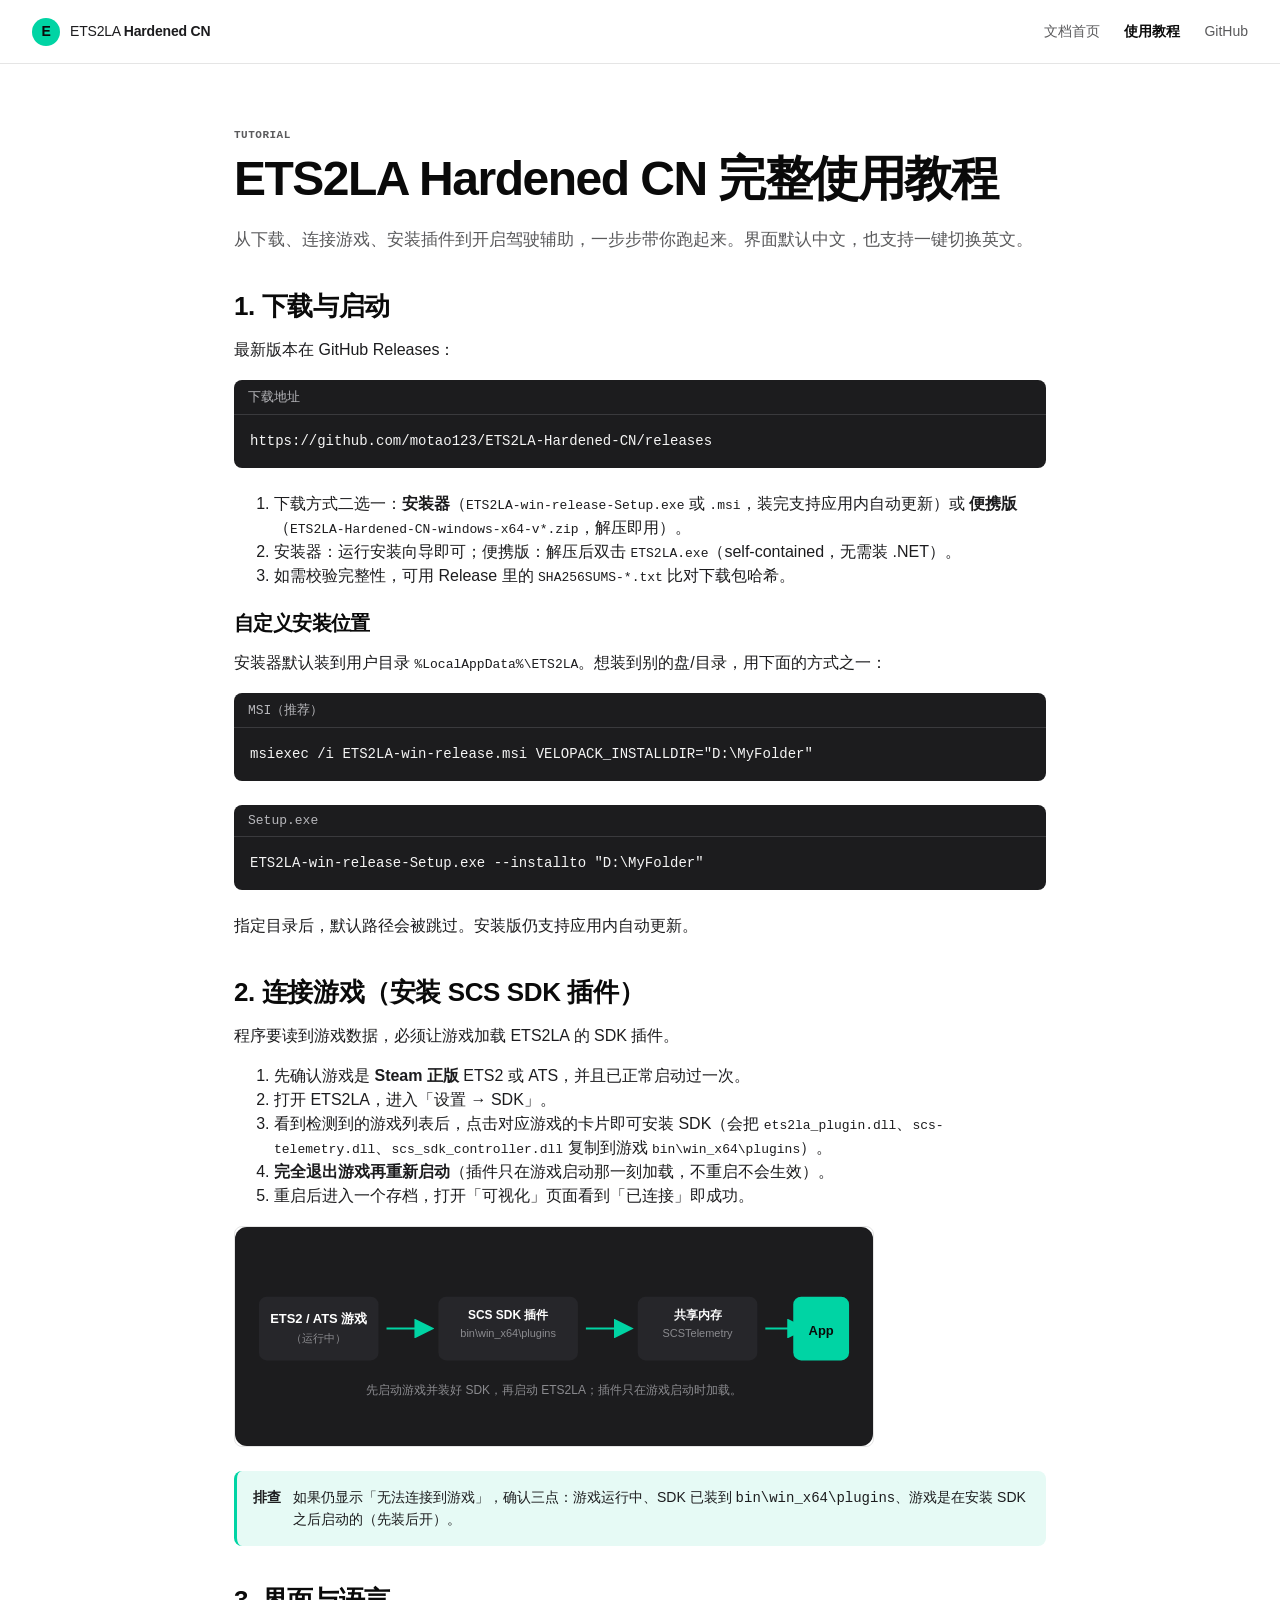
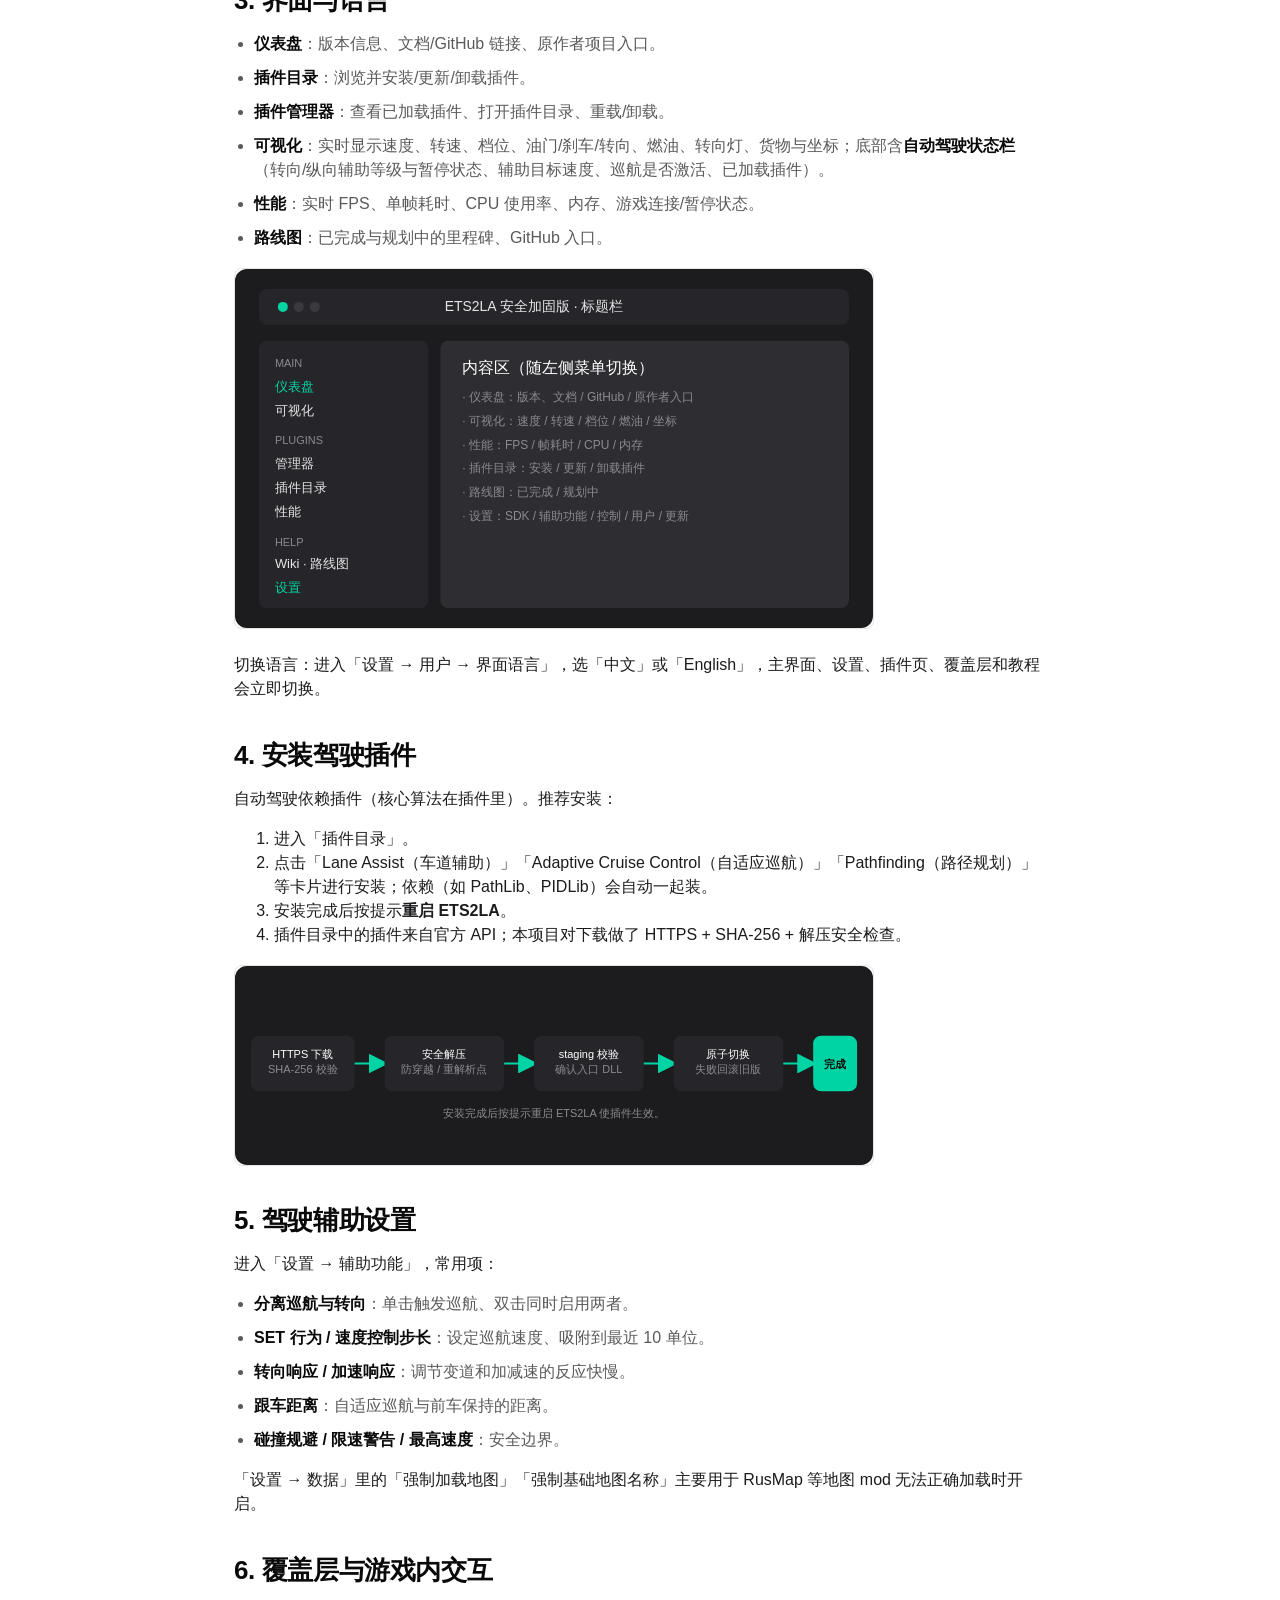
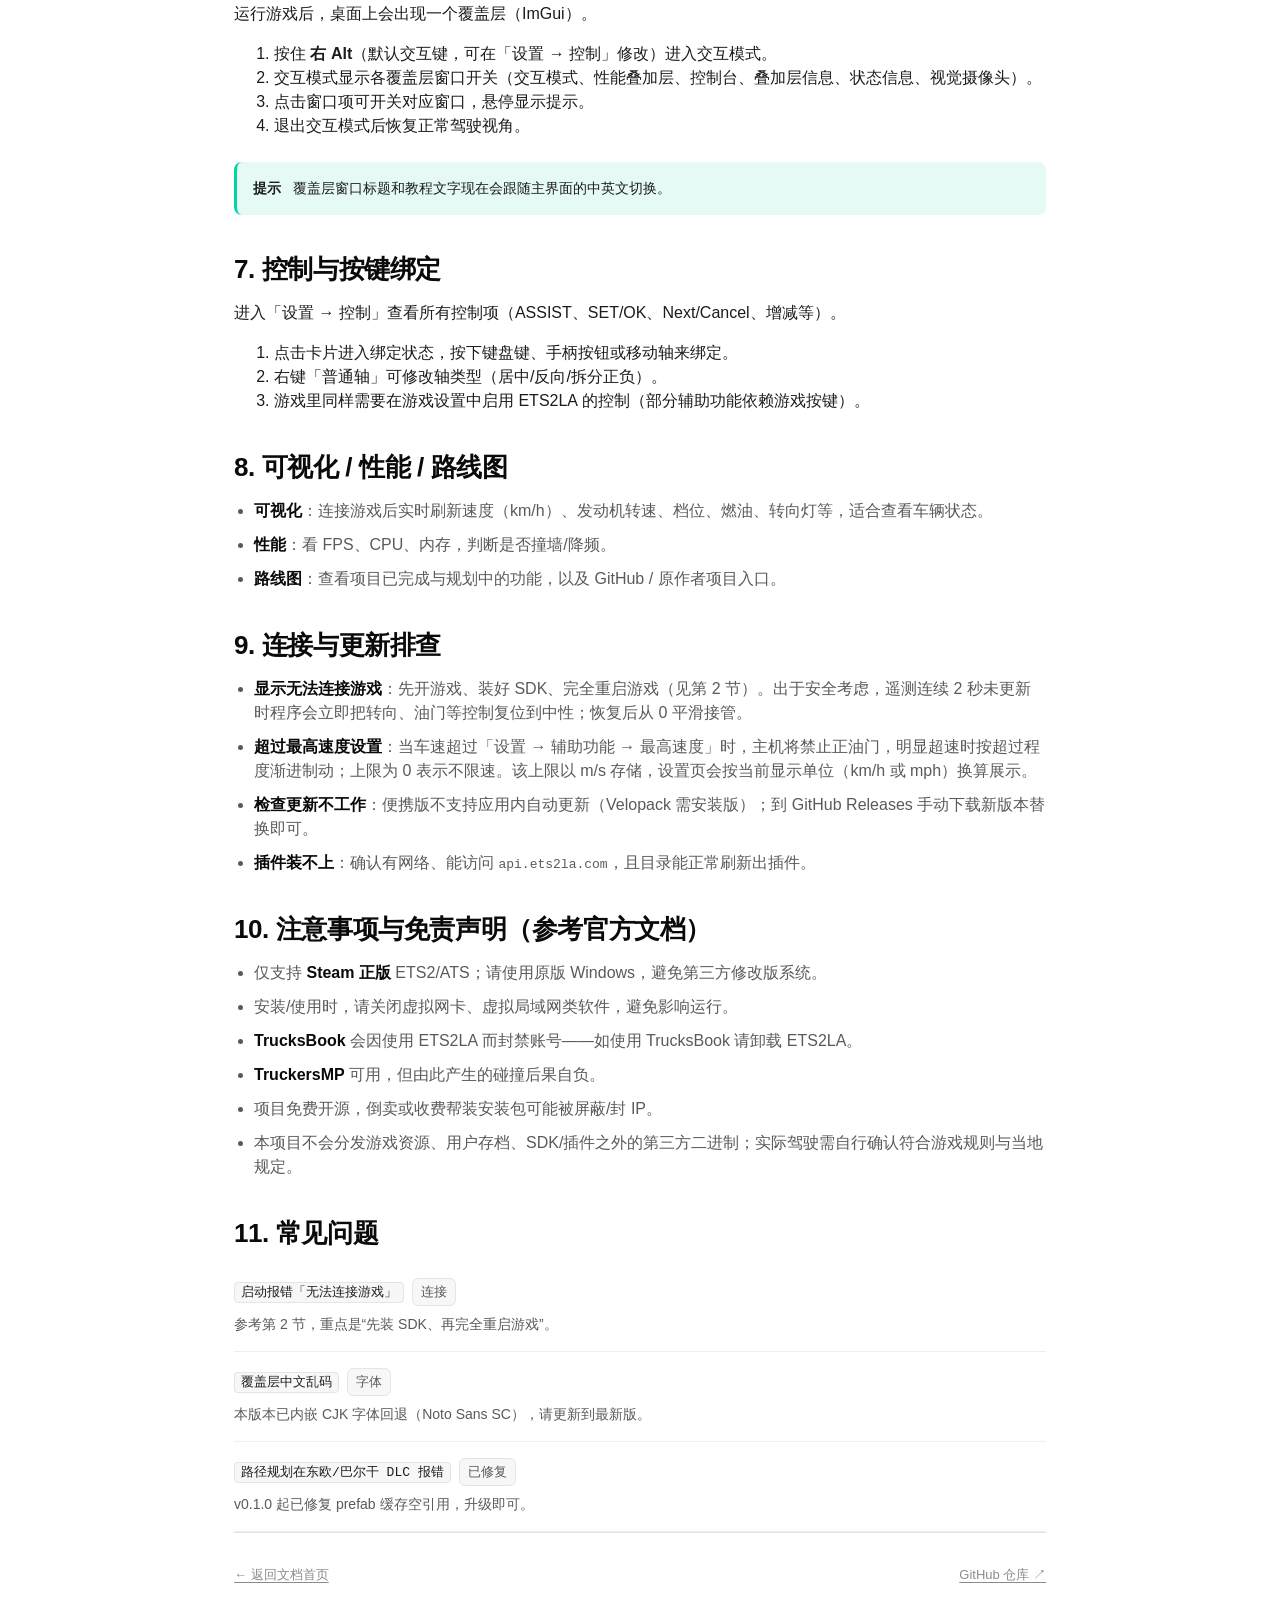
==== site/tutorial.html @ 1042f8a9 "feat: store max speed in m/s and convert at UI, version 0.2.5 - speed limit setting now stored in sc" ====
<!doctype html>
<html lang="zh-CN">
<head>
  <meta charset="utf-8">
  <meta name="viewport" content="width=device-width, initial-scale=1">
  <meta name="description" content="ETS2LA Hardened CN 完整使用教程">
  <title>使用教程 · ETS2LA Hardened CN</title>
  <link rel="stylesheet" href="styles.css">
</head>
<body>
  <header class="topbar">
    <a class="brand" href="index.html" aria-label="ETS2LA Hardened CN 文档首页">
      <span class="brand-mark">E</span>
      <span>ETS2LA <b>Hardened CN</b></span>
    </a>
    <nav class="topnav" aria-label="主导航">
      <a href="index.html">文档首页</a>
      <a href="#tutorial" class="active">使用教程</a>
      <a href="https://github.com/motao123/ETS2LA-Hardened-CN" target="_blank" rel="noreferrer">GitHub</a>
    </nav>
  </header>

  <main class="page-main">
    <article id="tutorial">
      <div class="section-kicker">TUTORIAL</div>
      <h1>ETS2LA Hardened CN 完整使用教程</h1>
      <p class="lead">从下载、连接游戏、安装插件到开启驾驶辅助，一步步带你跑起来。界面默认中文，也支持一键切换英文。</p>

      <section id="t1">
        <h2>1. 下载与启动</h2>
        <p>最新版本在 GitHub Releases：</p>
        <div class="code-block"><div class="code-head"><span>下载地址</span></div><pre><code>https://github.com/motao123/ETS2LA-Hardened-CN/releases</code></pre></div>
        <ol>
          <li>下载方式二选一：<strong>安装器</strong>（<code>ETS2LA-win-release-Setup.exe</code> 或 <code>.msi</code>，装完支持应用内自动更新）或 <strong>便携版</strong>（<code>ETS2LA-Hardened-CN-windows-x64-v*.zip</code>，解压即用）。</li>
          <li>安装器：运行安装向导即可；便携版：解压后双击 <code>ETS2LA.exe</code>（self-contained，无需装 .NET）。</li>
          <li>如需校验完整性，可用 Release 里的 <code>SHA256SUMS-*.txt</code> 比对下载包哈希。</li>
        </ol>
        <h3>自定义安装位置</h3>
        <p>安装器默认装到用户目录 <code>%LocalAppData%\ETS2LA</code>。想装到别的盘/目录，用下面的方式之一：</p>
        <div class="code-block"><div class="code-head"><span>MSI（推荐）</span></div><pre><code>msiexec /i ETS2LA-win-release.msi VELOPACK_INSTALLDIR="D:\MyFolder"</code></pre></div>
        <div class="code-block"><div class="code-head"><span>Setup.exe</span></div><pre><code>ETS2LA-win-release-Setup.exe --installto "D:\MyFolder"</code></pre></div>
        <p>指定目录后，默认路径会被跳过。安装版仍支持应用内自动更新。</p>
      </section>

      <section id="t2">
        <h2>2. 连接游戏（安装 SCS SDK 插件）</h2>
        <p>程序要读到游戏数据，必须让游戏加载 ETS2LA 的 SDK 插件。</p>
        <ol>
          <li>先确认游戏是 <strong>Steam 正版</strong> ETS2 或 ATS，并且已正常启动过一次。</li>
          <li>打开 ETS2LA，进入「设置 → SDK」。</li>
          <li>看到检测到的游戏列表后，点击对应游戏的卡片即可安装 SDK（会把 <code>ets2la_plugin.dll</code>、<code>scs-telemetry.dll</code>、<code>scs_sdk_controller.dll</code> 复制到游戏 <code>bin\win_x64\plugins</code>）。</li>
          <li><strong>完全退出游戏再重新启动</strong>（插件只在游戏启动那一刻加载，不重启不会生效）。</li>
          <li>重启后进入一个存档，打开「可视化」页面看到「已连接」即成功。</li>
        </ol>
        <img class="diagram" src="images/connect-flow.svg" alt="连接游戏流程：游戏 → SCS SDK 插件 → 共享内存 → ETS2LA">
        <div class="callout"><strong>排查</strong><span>如果仍显示「无法连接到游戏」，确认三点：游戏运行中、SDK 已装到 <code>bin\win_x64\plugins</code>、游戏是在安装 SDK 之后启动的（先装后开）。</span></div>
      </section>

      <section id="t3">
        <h2>3. 界面与语言</h2>
        <ul class="clean-list">
          <li><strong>仪表盘</strong>：版本信息、文档/GitHub 链接、原作者项目入口。</li>
          <li><strong>插件目录</strong>：浏览并安装/更新/卸载插件。</li>
          <li><strong>插件管理器</strong>：查看已加载插件、打开插件目录、重载/卸载。</li>
          <li><strong>可视化</strong>：实时显示速度、转速、档位、油门/刹车/转向、燃油、转向灯、货物与坐标；底部含<strong>自动驾驶状态栏</strong>（转向/纵向辅助等级与暂停状态、辅助目标速度、巡航是否激活、已加载插件）。</li>
          <li><strong>性能</strong>：实时 FPS、单帧耗时、CPU 使用率、内存、游戏连接/暂停状态。</li>
          <li><strong>路线图</strong>：已完成与规划中的里程碑、GitHub 入口。</li>
        </ul>
        <img class="diagram" src="images/ui-layout.svg" alt="主界面布局：左侧导航 + 内容区">
        <p>切换语言：进入「设置 → 用户 → 界面语言」，选「中文」或「English」，主界面、设置、插件页、覆盖层和教程会立即切换。</p>
      </section>

      <section id="t4">
        <h2>4. 安装驾驶插件</h2>
        <p>自动驾驶依赖插件（核心算法在插件里）。推荐安装：</p>
        <ol>
          <li>进入「插件目录」。</li>
          <li>点击「Lane Assist（车道辅助）」「Adaptive Cruise Control（自适应巡航）」「Pathfinding（路径规划）」等卡片进行安装；依赖（如 PathLib、PIDLib）会自动一起装。</li>
          <li>安装完成后按提示<strong>重启 ETS2LA</strong>。</li>
          <li>插件目录中的插件来自官方 API；本项目对下载做了 HTTPS + SHA-256 + 解压安全检查。</li>
        </ol>
        <img class="diagram" src="images/plugin-flow.svg" alt="插件安装流程：下载 → 校验 → 解压 → staging → 原子切换">
      </section>

      <section id="t5">
        <h2>5. 驾驶辅助设置</h2>
        <p>进入「设置 → 辅助功能」，常用项：</p>
        <ul class="clean-list">
          <li><strong>分离巡航与转向</strong>：单击触发巡航、双击同时启用两者。</li>
          <li><strong>SET 行为 / 速度控制步长</strong>：设定巡航速度、吸附到最近 10 单位。</li>
          <li><strong>转向响应 / 加速响应</strong>：调节变道和加减速的反应快慢。</li>
          <li><strong>跟车距离</strong>：自适应巡航与前车保持的距离。</li>
          <li><strong>碰撞规避 / 限速警告 / 最高速度</strong>：安全边界。</li>
        </ul>
        <p>「设置 → 数据」里的「强制加载地图」「强制基础地图名称」主要用于 RusMap 等地图 mod 无法正确加载时开启。</p>
      </section>

      <section id="t6">
        <h2>6. 覆盖层与游戏内交互</h2>
        <p>运行游戏后，桌面上会出现一个覆盖层（ImGui）。</p>
        <ol>
          <li>按住 <strong>右 Alt</strong>（默认交互键，可在「设置 → 控制」修改）进入交互模式。</li>
          <li>交互模式显示各覆盖层窗口开关（交互模式、性能叠加层、控制台、叠加层信息、状态信息、视觉摄像头）。</li>
          <li>点击窗口项可开关对应窗口，悬停显示提示。</li>
          <li>退出交互模式后恢复正常驾驶视角。</li>
        </ol>
        <div class="callout"><strong>提示</strong><span>覆盖层窗口标题和教程文字现在会跟随主界面的中英文切换。</span></div>
      </section>

      <section id="t7">
        <h2>7. 控制与按键绑定</h2>
        <p>进入「设置 → 控制」查看所有控制项（ASSIST、SET/OK、Next/Cancel、增减等）。</p>
        <ol>
          <li>点击卡片进入绑定状态，按下键盘键、手柄按钮或移动轴来绑定。</li>
          <li>右键「普通轴」可修改轴类型（居中/反向/拆分正负）。</li>
          <li>游戏里同样需要在游戏设置中启用 ETS2LA 的控制（部分辅助功能依赖游戏按键）。</li>
        </ol>
      </section>

      <section id="t8">
        <h2>8. 可视化 / 性能 / 路线图</h2>
        <ul class="clean-list">
          <li><strong>可视化</strong>：连接游戏后实时刷新速度（km/h）、发动机转速、档位、燃油、转向灯等，适合查看车辆状态。</li>
          <li><strong>性能</strong>：看 FPS、CPU、内存，判断是否撞墙/降频。</li>
          <li><strong>路线图</strong>：查看项目已完成与规划中的功能，以及 GitHub / 原作者项目入口。</li>
        </ul>
      </section>

      <section id="t9">
        <h2>9. 连接与更新排查</h2>
        <ul class="clean-list">
          <li><strong>显示无法连接游戏</strong>：先开游戏、装好 SDK、完全重启游戏（见第 2 节）。出于安全考虑，遥测连续 2 秒未更新时程序会立即把转向、油门等控制复位到中性；恢复后从 0 平滑接管。</li>
          <li><strong>超过最高速度设置</strong>：当车速超过「设置 → 辅助功能 → 最高速度」时，主机将禁止正油门，明显超速时按超过程度渐进制动；上限为 0 表示不限速。该上限以 m/s 存储，设置页会按当前显示单位（km/h 或 mph）换算展示。</li>
          <li><strong>检查更新不工作</strong>：便携版不支持应用内自动更新（Velopack 需安装版）；到 GitHub Releases 手动下载新版本替换即可。</li>
          <li><strong>插件装不上</strong>：确认有网络、能访问 <code>api.ets2la.com</code>，且目录能正常刷新出插件。</li>
        </ul>
      </section>

      <section id="t10">
        <h2>10. 注意事项与免责声明（参考官方文档）</h2>
        <ul class="clean-list">
          <li>仅支持 <strong>Steam 正版</strong> ETS2/ATS；请使用原版 Windows，避免第三方修改版系统。</li>
          <li>安装/使用时，请关闭虚拟网卡、虚拟局域网类软件，避免影响运行。</li>
          <li><strong>TrucksBook</strong> 会因使用 ETS2LA 而封禁账号——如使用 TrucksBook 请卸载 ETS2LA。</li>
          <li><strong>TruckersMP</strong> 可用，但由此产生的碰撞后果自负。</li>
          <li>项目免费开源，倒卖或收费帮装安装包可能被屏蔽/封 IP。</li>
          <li>本项目不会分发游戏资源、用户存档、SDK/插件之外的第三方二进制；实际驾驶需自行确认符合游戏规则与当地规定。</li>
        </ul>
      </section>

      <section id="t11">
        <h2>11. 常见问题</h2>
        <div class="property-row"><code>启动报错「无法连接游戏」</code><span class="type-badge">连接</span><p>参考第 2 节，重点是“先装 SDK、再完全重启游戏”。</p></div>
        <div class="property-row"><code>覆盖层中文乱码</code><span class="type-badge">字体</span><p>本版本已内嵌 CJK 字体回退（Noto Sans SC），请更新到最新版。</p></div>
        <div class="property-row"><code>路径规划在东欧/巴尔干 DLC 报错</code><span class="type-badge">已修复</span><p>v0.1.0 起已修复 prefab 缓存空引用，升级即可。</p></div>
      </section>
    </article>

    <footer class="footer">
      <span><a href="index.html">← 返回文档首页</a></span>
      <span><a href="https://github.com/motao123/ETS2LA-Hardened-CN" target="_blank" rel="noreferrer">GitHub 仓库 ↗</a></span>
    </footer>
  </main>
</body>
</html>
---- site/styles.css ----
:root {
  --ink: #0a0a0a;
  --charcoal: #1c1c1e;
  --steel: #5a5a5c;
  --muted: #8b8b8f;
  --canvas: #ffffff;
  --surface: #f7f7f7;
  --surface-code: #1c1c1e;
  --mint: #00d4a4;
  --mint-soft: #e6faf5;
  --sky: #87a8c8;
  --cream: #f5e9d8;
  --hairline: #e5e5e5;
  --danger: #e45858;
  --radius-sm: 6px;
  --radius-md: 8px;
  --radius-lg: 12px;
  --radius-full: 9999px;
  --shadow-card: 0 4px 12px rgba(0,0,0,.06);
}

* { box-sizing: border-box; }
html { scroll-behavior: smooth; }
body { margin: 0; color: var(--charcoal); background: var(--canvas); font-family: Inter, -apple-system, BlinkMacSystemFont, "Segoe UI", sans-serif; line-height: 1.5; }
a { color: inherit; text-decoration: none; }
button, input { font: inherit; }
.topbar { position: sticky; top: 0; z-index: 20; display: flex; align-items: center; justify-content: space-between; height: 64px; padding: 0 32px; background: rgba(255,255,255,.94); border-bottom: 1px solid var(--hairline); backdrop-filter: blur(14px); }
.brand { display: inline-flex; align-items: center; gap: 10px; font-size: 14px; letter-spacing: -.2px; }
.brand b { font-weight: 600; }
.brand-mark { display: grid; place-items: center; width: 28px; height: 28px; color: var(--ink); background: var(--mint); border-radius: var(--radius-full); font-weight: 700; }
.topnav { display: flex; gap: 24px; color: var(--steel); font-size: 14px; }
.topnav a:hover, .topnav a:focus-visible, .text-link:hover { color: var(--ink); }
.icon-button { display: none; border: 0; background: transparent; cursor: pointer; }
.hero-band { display: grid; grid-template-columns: minmax(0, 1fr) minmax(380px, 520px); gap: 48px; align-items: center; max-width: 1280px; margin: 0 auto; padding: 96px 32px 88px; background: linear-gradient(155deg, rgba(135,168,200,.9), rgba(245,233,216,.92) 75%); }
.hero-band::before { position: absolute; inset: 64px 0 auto; height: 440px; z-index: -1; content: ""; background: linear-gradient(155deg, #87a8c8, #f5e9d8); }
.hero-content { max-width: 660px; }
.eyebrow, .section-kicker, .sidebar-label { color: var(--steel); font: 600 11px/1.4 "Geist Mono", Consolas, monospace; letter-spacing: .5px; }
.eyebrow { color: rgba(10,10,10,.62); }
h1, h2, h3 { color: var(--ink); line-height: 1.15; letter-spacing: -.6px; }
h1 { margin: 16px 0; font-size: clamp(40px, 5vw, 72px); font-weight: 600; letter-spacing: -2px; }
h2 { margin: 8px 0 16px; font-size: 36px; font-weight: 600; }
h3 { margin: 24px 0 10px; font-size: 20px; }
.hero-content p { max-width: 600px; margin: 0; font-size: 18px; }
.hero-actions { display: flex; gap: 12px; margin-top: 28px; }
.button { display: inline-flex; min-height: 40px; align-items: center; justify-content: center; padding: 10px 20px; border-radius: var(--radius-full); font-size: 14px; font-weight: 500; transition: transform .15s ease, background .15s ease; }
.button:hover, .button:focus-visible { transform: translateY(-1px); }
.button-accent { color: var(--ink); background: var(--mint); }
.button-secondary { color: var(--ink); border: 1px solid rgba(10,10,10,.25); }
.hero-preview { overflow: hidden; background: var(--canvas); border: 1px solid rgba(255,255,255,.6); border-radius: var(--radius-lg); box-shadow: 0 24px 48px -8px rgba(0,0,0,.18); }
.preview-bar { display: flex; align-items: center; gap: 6px; padding: 12px 14px; color: var(--muted); background: var(--charcoal); font: 13px "Geist Mono", Consolas, monospace; }
.preview-bar span { width: 8px; height: 8px; border-radius: 50%; background: #666; }
.preview-bar code { margin-left: 8px; }
.preview-body { display: grid; grid-template-columns: 120px 1fr; min-height: 240px; }
.preview-body aside { display: flex; flex-direction: column; gap: 10px; padding: 20px 12px; background: var(--surface); border-right: 1px solid var(--hairline); font-size: 12px; }
.preview-body aside i { color: var(--steel); font-style: normal; }
.preview-body aside i:first-of-type { color: var(--ink); padding: 6px 8px; background: var(--mint-soft); border-radius: var(--radius-sm); font-weight: 600; }
.preview-body section { padding: 28px; }
.preview-body h2 { margin: 6px 0 10px; font-size: 24px; }
.preview-body p { margin: 0; color: var(--steel); font-size: 13px; }
.preview-body pre { margin: 20px 0 0; padding: 12px; overflow: auto; color: #f3f3f3; background: var(--surface-code); border-radius: var(--radius-md); font: 13px/1.4 "Geist Mono", Consolas, monospace; }
.layout-shell { display: grid; grid-template-columns: 220px minmax(0, 720px) 160px; gap: 48px; max-width: 1280px; margin: 0 auto; padding: 56px 32px 96px; }
.sidebar { position: sticky; top: 88px; align-self: start; display: flex; flex-direction: column; gap: 4px; }
.sidebar-label { margin: 18px 12px 5px; }
.sidebar-label:first-child { margin-top: 0; }
.sidebar-link { padding: 8px 12px; color: var(--steel); border-radius: var(--radius-sm); font-size: 14px; }
.sidebar-link:hover, .sidebar-link:focus-visible, .sidebar-link.active { color: var(--ink); background: var(--surface); }
.sidebar-link.active { font-weight: 600; box-shadow: inset 2px 0 var(--mint); }
.content { min-width: 0; }
.search-row { display: flex; justify-content: space-between; gap: 12px; margin-bottom: 48px; }
.search-box { display: flex; flex: 1; align-items: center; gap: 8px; max-width: 420px; height: 38px; padding: 0 12px; color: var(--steel); background: var(--surface); border: 1px solid var(--hairline); border-radius: var(--radius-md); }
.search-box:focus-within { border: 2px solid var(--mint); }
.search-box input { width: 100%; border: 0; outline: 0; background: transparent; font-size: 14px; }
.version-chip, .type-badge { display: inline-flex; align-items: center; padding: 4px 8px; color: var(--steel); background: var(--surface); border: 1px solid var(--hairline); border-radius: var(--radius-sm); font: 13px "Geist Mono", Consolas, monospace; }
article { scroll-margin-top: 92px; margin-bottom: 88px; }

/* 独立教程页容器 */
.page-main { max-width: 860px; margin: 0 auto; padding: 64px 24px 96px; }
.page-main article { margin-bottom: 0; }
.page-main h1 { margin: 8px 0 20px; font-size: clamp(34px, 4.5vw, 48px); letter-spacing: -1.5px; }
.page-main h2 { margin: 40px 0 14px; font-size: 26px; letter-spacing: -.4px; }
.page-main .lead { margin-bottom: 32px; color: var(--steel); font-size: 17px; }
.page-main section { margin-top: 8px; }
.topnav a.active { color: var(--ink); font-weight: 600; }
.diagram { display: block; width: 100%; max-width: 640px; margin: 18px 0 24px; border: 1px solid var(--hairline); border-radius: var(--radius-md); }
.section-kicker { color: var(--steel); }
.lead { color: var(--steel); font-size: 18px; }
.card-grid { display: grid; grid-template-columns: repeat(3, 1fr); gap: 12px; margin-top: 32px; }
.doc-card { padding: 24px; border: 1px solid var(--hairline); border-radius: var(--radius-lg); }
.doc-card p { margin: 0; color: var(--steel); font-size: 14px; }
.card-icon { display: grid; place-items: center; width: 30px; height: 30px; margin-bottom: 16px; border-radius: var(--radius-full); font-weight: 700; }
.card-icon.green { color: #006b54; background: var(--mint-soft); }
.card-icon.blue { color: #315d83; background: #edf5fb; }
.card-icon.dark { color: #fff; background: var(--charcoal); }
.code-block { overflow: hidden; margin: 18px 0 24px; color: #f5f5f5; background: var(--surface-code); border-radius: var(--radius-md); }
.code-head { display: flex; justify-content: space-between; padding: 8px 14px; color: #b7b7bb; border-bottom: 1px solid #3a3a3d; font: 13px "Geist Mono", Consolas, monospace; }
.copy-button { padding: 3px 8px; color: #b7b7bb; background: transparent; border: 1px solid #4b4b4e; border-radius: var(--radius-sm); cursor: pointer; font-size: 12px; }
.copy-button:hover, .copy-button:focus-visible { color: #fff; border-color: var(--mint); }
.code-block pre { margin: 0; padding: 16px; overflow: auto; font: 14px/1.5 "Geist Mono", Consolas, monospace; }
.callout { display: flex; gap: 12px; margin: 24px 0; padding: 16px; background: var(--mint-soft); border-left: 3px solid var(--mint); border-radius: var(--radius-md); font-size: 14px; }
.callout.warning { background: #fff2f1; border-color: var(--danger); }
.callout strong { white-space: nowrap; }
.property-row { padding: 16px 0; border-bottom: 1px solid #efefef; }
.property-row code { margin-right: 8px; padding: 2px 6px; color: var(--charcoal); background: var(--surface); border: 1px solid var(--hairline); border-radius: 4px; font: 13px "Geist Mono", Consolas, monospace; }
.property-row p { margin: 8px 0 0; color: var(--steel); font-size: 14px; }
.architecture-flow { display: flex; flex-wrap: wrap; gap: 8px; align-items: center; margin: 28px 0; padding: 20px; background: var(--surface); border: 1px solid var(--hairline); border-radius: var(--radius-lg); font: 13px "Geist Mono", Consolas, monospace; }
.architecture-flow span { padding: 7px 9px; background: var(--canvas); border: 1px solid var(--hairline); border-radius: var(--radius-sm); }
.architecture-flow span:nth-of-type(4) { border-color: var(--mint); background: var(--mint-soft); }
.clean-list { padding-left: 20px; color: var(--steel); }
.clean-list li { margin: 10px 0; }
.clean-list strong { color: var(--ink); }
.security-table { overflow: hidden; margin: 24px 0; border: 1px solid var(--hairline); border-radius: var(--radius-md); }
.security-table > div { display: grid; grid-template-columns: 130px 1fr; gap: 16px; padding: 14px 16px; border-bottom: 1px solid #efefef; font-size: 14px; }
.security-table > div:last-child { border-bottom: 0; }
.security-table > div:first-child { color: var(--steel); background: var(--surface); font-weight: 600; }
.security-table code { color: var(--charcoal); font: 13px "Geist Mono", Consolas, monospace; }
.security-table span { color: var(--steel); }
.text-link { display: inline-block; margin-top: 8px; color: var(--ink); font-size: 14px; font-weight: 600; text-decoration: underline; text-underline-offset: 3px; }
.status-line { display: flex; align-items: center; gap: 10px; margin: 24px 0; padding: 14px 16px; background: var(--mint-soft); border: 1px solid rgba(0,212,164,.3); border-radius: var(--radius-md); font-size: 14px; }
.status-line span:last-child { color: var(--steel); }
.status-dot { width: 9px; height: 9px; background: var(--mint); border-radius: 50%; }
.toc { position: sticky; top: 88px; align-self: start; display: flex; flex-direction: column; gap: 8px; padding-top: 42px; color: var(--steel); font-size: 13px; }
.toc-title { margin-bottom: 8px; color: var(--ink); font-weight: 600; }
.toc a:hover, .toc a:focus-visible { color: var(--ink); }
.footer { display: flex; justify-content: space-between; gap: 16px; padding-top: 32px; color: var(--muted); border-top: 1px solid var(--hairline); font-size: 13px; }
.footer a { text-decoration: underline; text-underline-offset: 3px; }
.hidden { display: none !important; }

@media (max-width: 1023px) {
  .hero-band { grid-template-columns: 1fr; padding: 72px 24px; }
  .layout-shell { grid-template-columns: 210px minmax(0, 1fr); gap: 32px; padding: 40px 24px 72px; }
  .toc { display: none; }
}
@media (max-width: 767px) {
  .topbar { padding: 0 16px; }
  .topnav { display: none; position: absolute; top: 64px; right: 16px; left: 16px; flex-direction: column; gap: 0; padding: 8px; background: var(--canvas); border: 1px solid var(--hairline); border-radius: var(--radius-md); box-shadow: var(--shadow-card); }
  .topnav.open { display: flex; }
  .topnav a { padding: 12px; }
  .icon-button { display: block; font-size: 20px; }
  .hero-band { padding: 56px 16px 40px; }
  .hero-band::before { inset: 64px 0 auto; height: 450px; }
  .hero-preview { min-width: 0; }
  .layout-shell { display: block; padding: 32px 16px 56px; }
  .sidebar { position: static; display: none; margin-bottom: 28px; padding: 12px; background: var(--surface); border-radius: var(--radius-md); }
  .sidebar.open { display: flex; }
  .search-row { margin-bottom: 36px; }
  .card-grid { grid-template-columns: 1fr; }
  article { margin-bottom: 64px; }
  h2 { font-size: 30px; }
  .architecture-flow { align-items: stretch; flex-direction: column; }
  .architecture-flow b { transform: rotate(90deg); align-self: center; }
  .security-table > div { grid-template-columns: 100px 1fr; }
  .footer { flex-direction: column; }
}
@media (prefers-reduced-motion: reduce) { *, *::before, *::after { scroll-behavior: auto !important; transition: none !important; } }
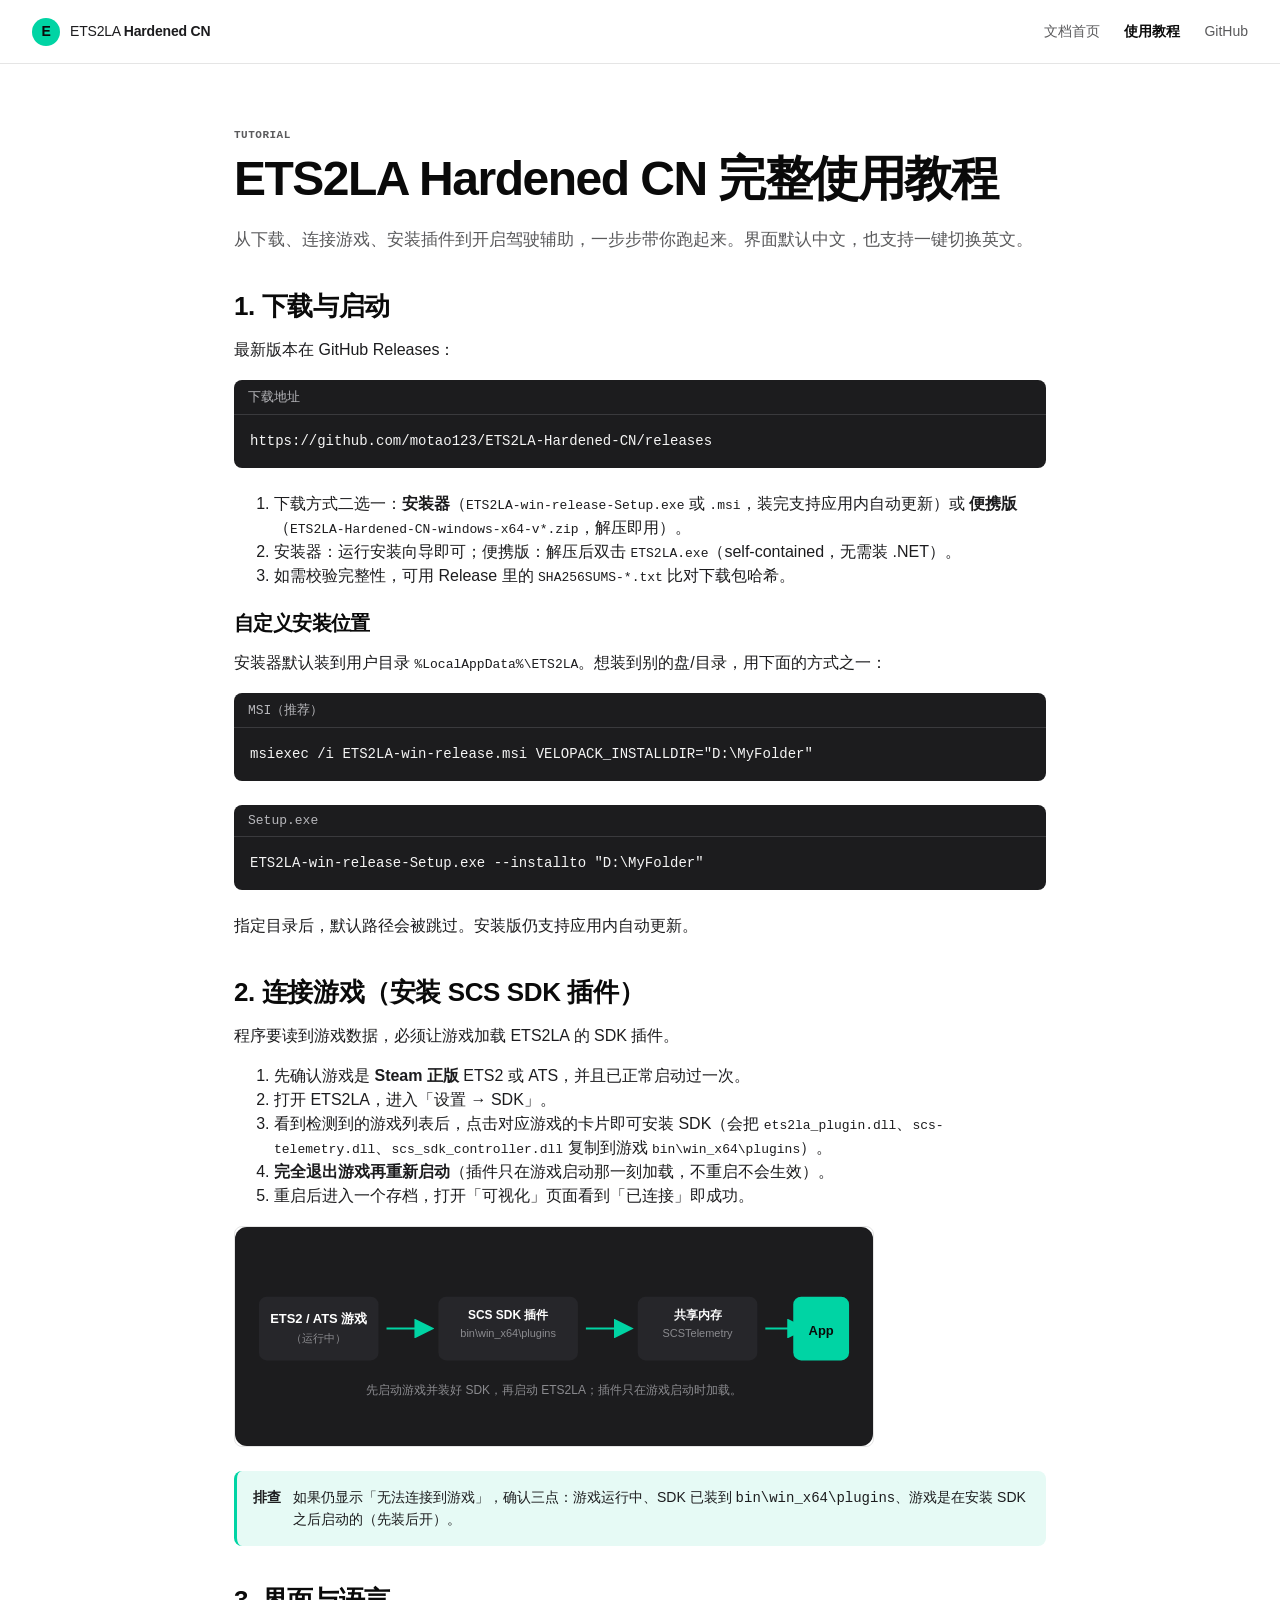
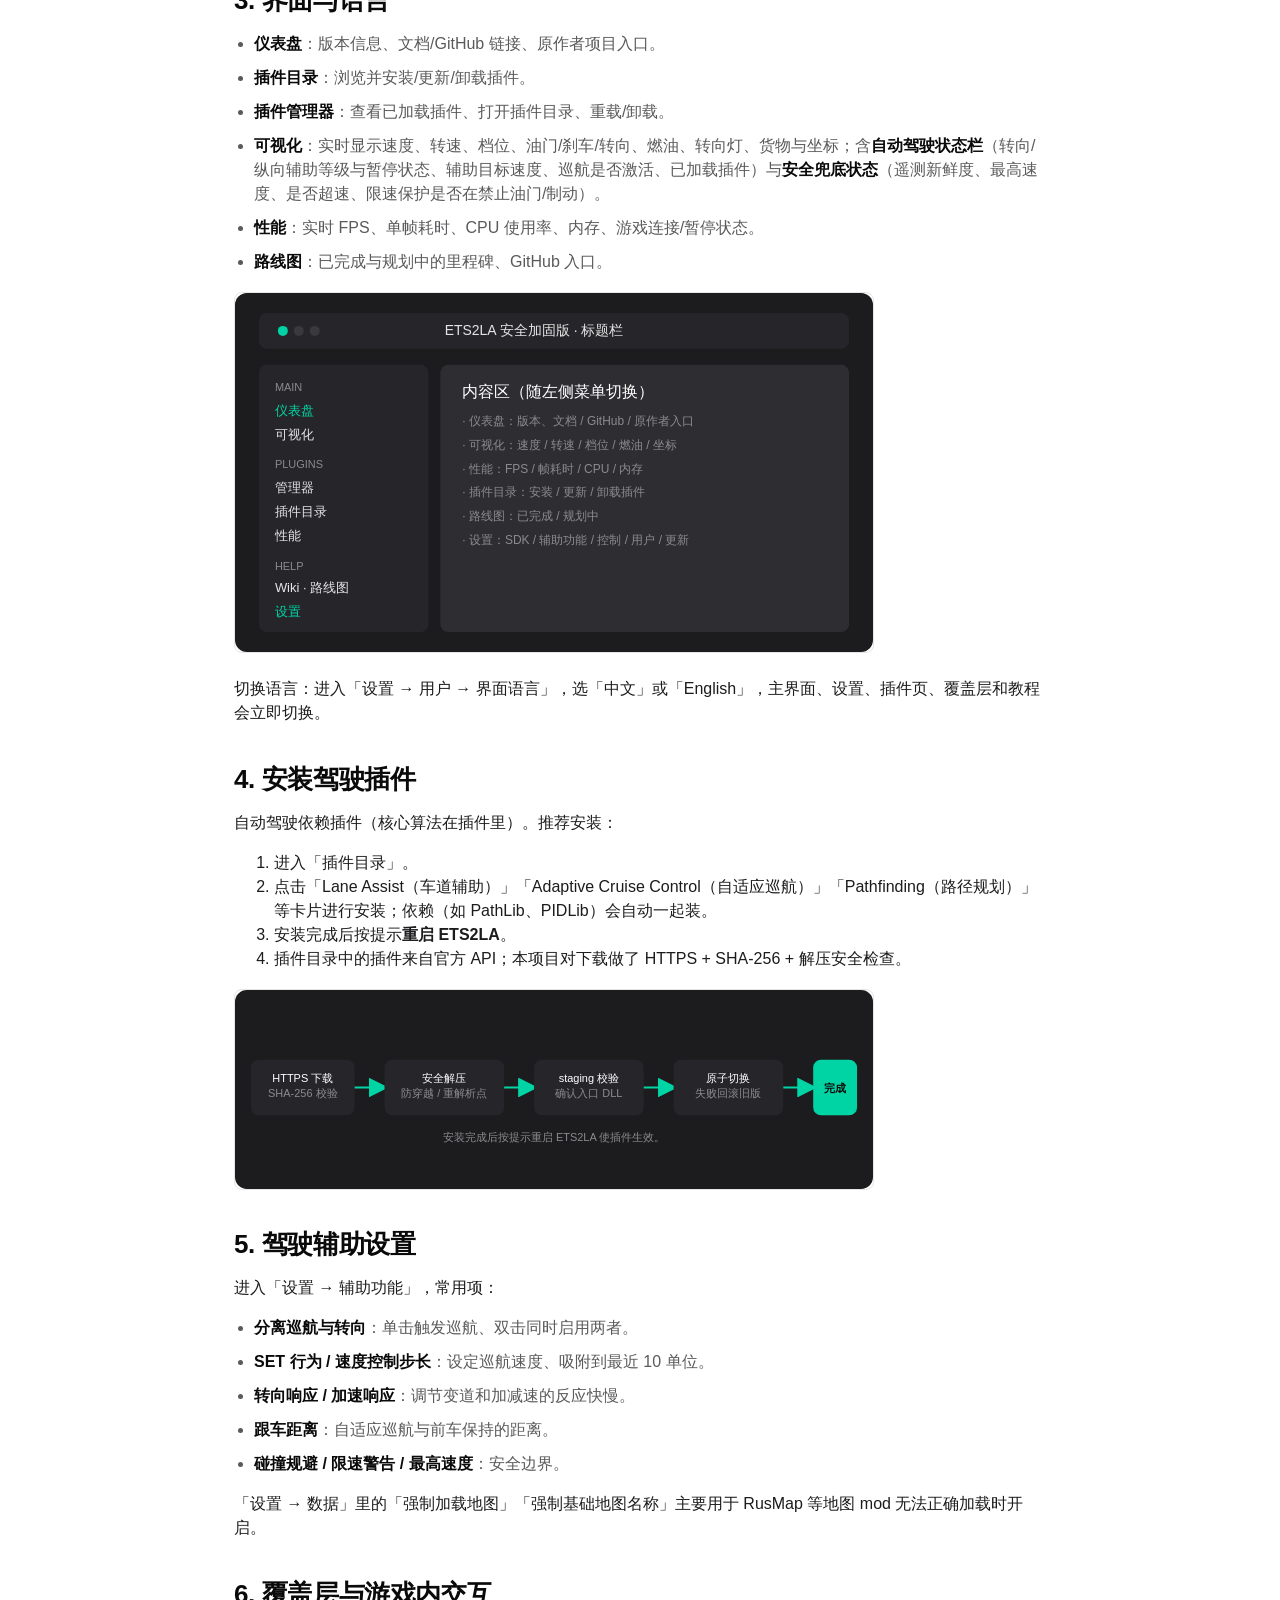
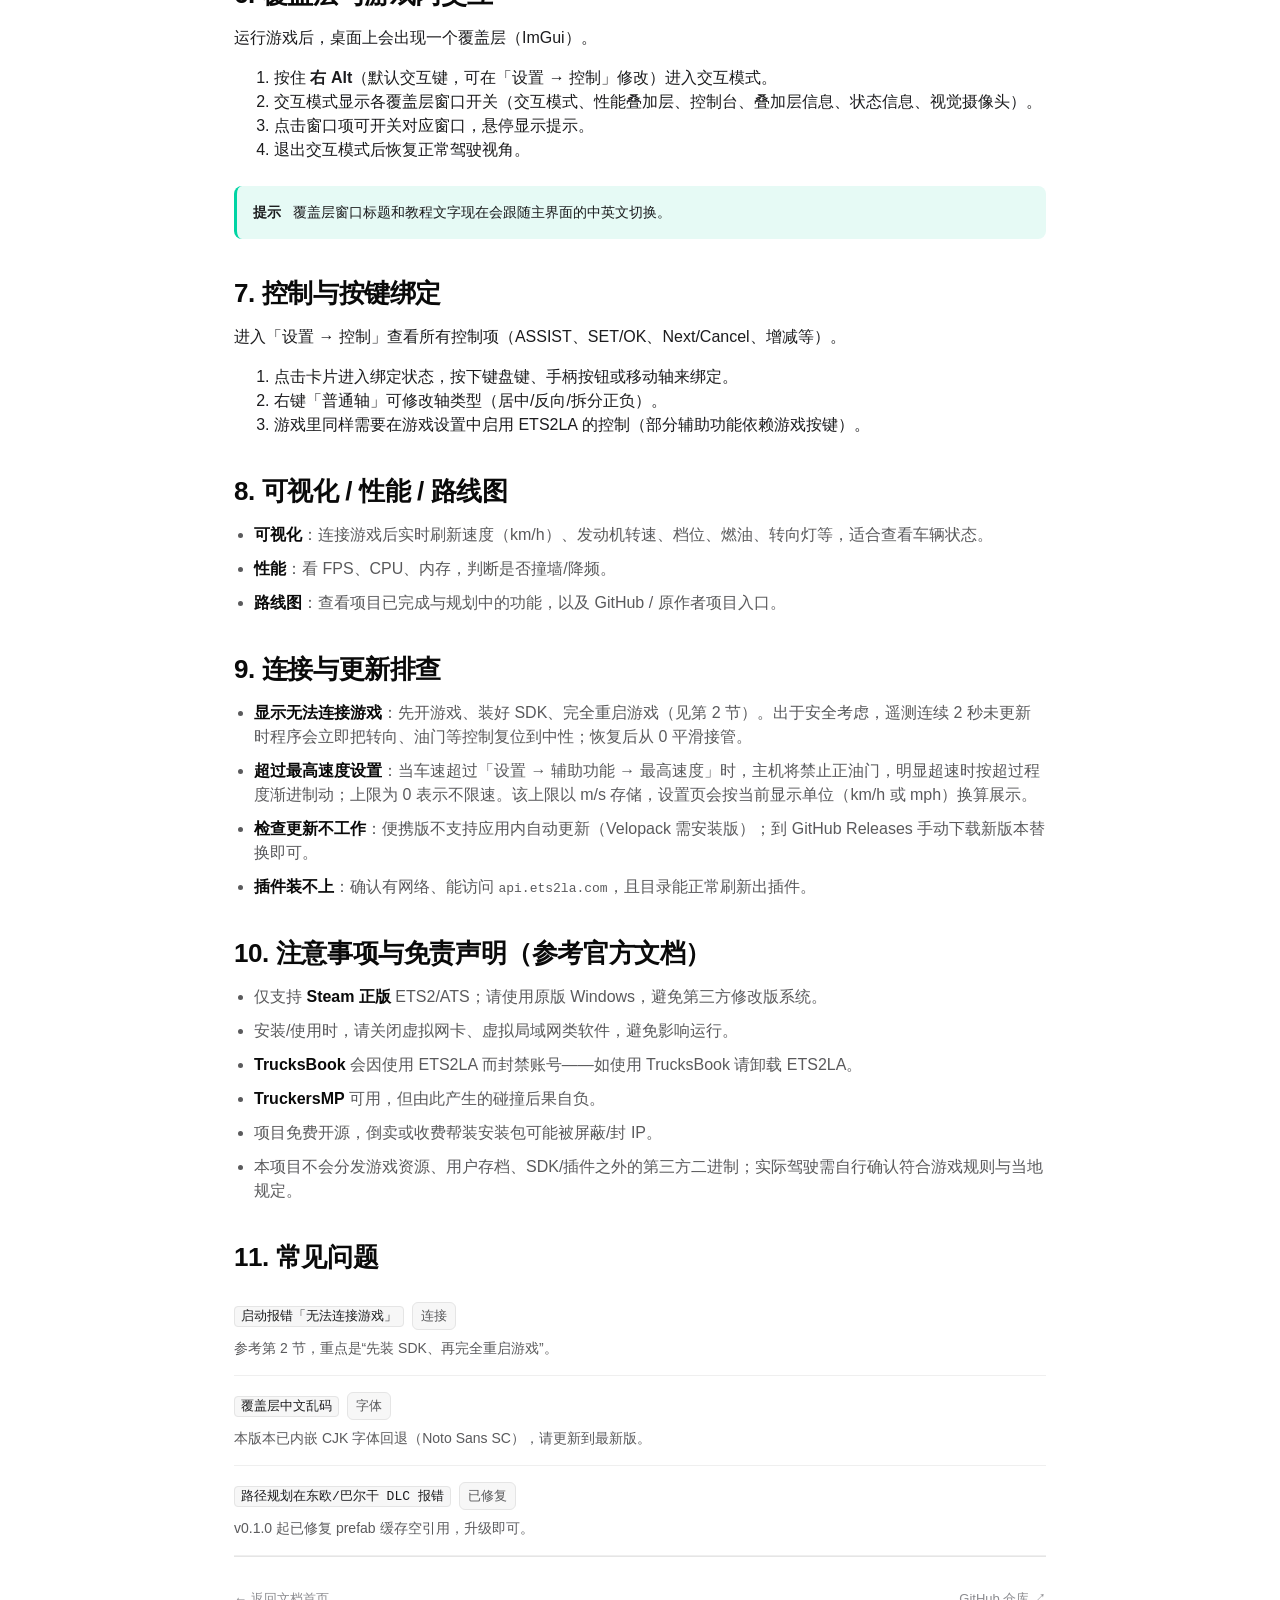
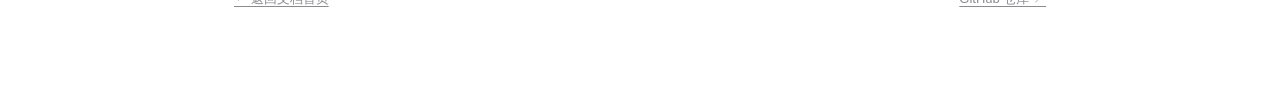
==== commit 051ed131: "feat: show safety failsafe status in visualization page, version 0.2.6 - display telemetry freshness" ====
--- a/site/tutorial.html
+++ b/site/tutorial.html
@@ -62,7 +62,7 @@
           <li><strong>仪表盘</strong>：版本信息、文档/GitHub 链接、原作者项目入口。</li>
           <li><strong>插件目录</strong>：浏览并安装/更新/卸载插件。</li>
           <li><strong>插件管理器</strong>：查看已加载插件、打开插件目录、重载/卸载。</li>
-          <li><strong>可视化</strong>：实时显示速度、转速、档位、油门/刹车/转向、燃油、转向灯、货物与坐标；底部含<strong>自动驾驶状态栏</strong>（转向/纵向辅助等级与暂停状态、辅助目标速度、巡航是否激活、已加载插件）。</li>
+          <li><strong>可视化</strong>：实时显示速度、转速、档位、油门/刹车/转向、燃油、转向灯、货物与坐标；含<strong>自动驾驶状态栏</strong>（转向/纵向辅助等级与暂停状态、辅助目标速度、巡航是否激活、已加载插件）与<strong>安全兜底状态</strong>（遥测新鲜度、最高速度、是否超速、限速保护是否在禁止油门/制动）。</li>
           <li><strong>性能</strong>：实时 FPS、单帧耗时、CPU 使用率、内存、游戏连接/暂停状态。</li>
           <li><strong>路线图</strong>：已完成与规划中的里程碑、GitHub 入口。</li>
         </ul>
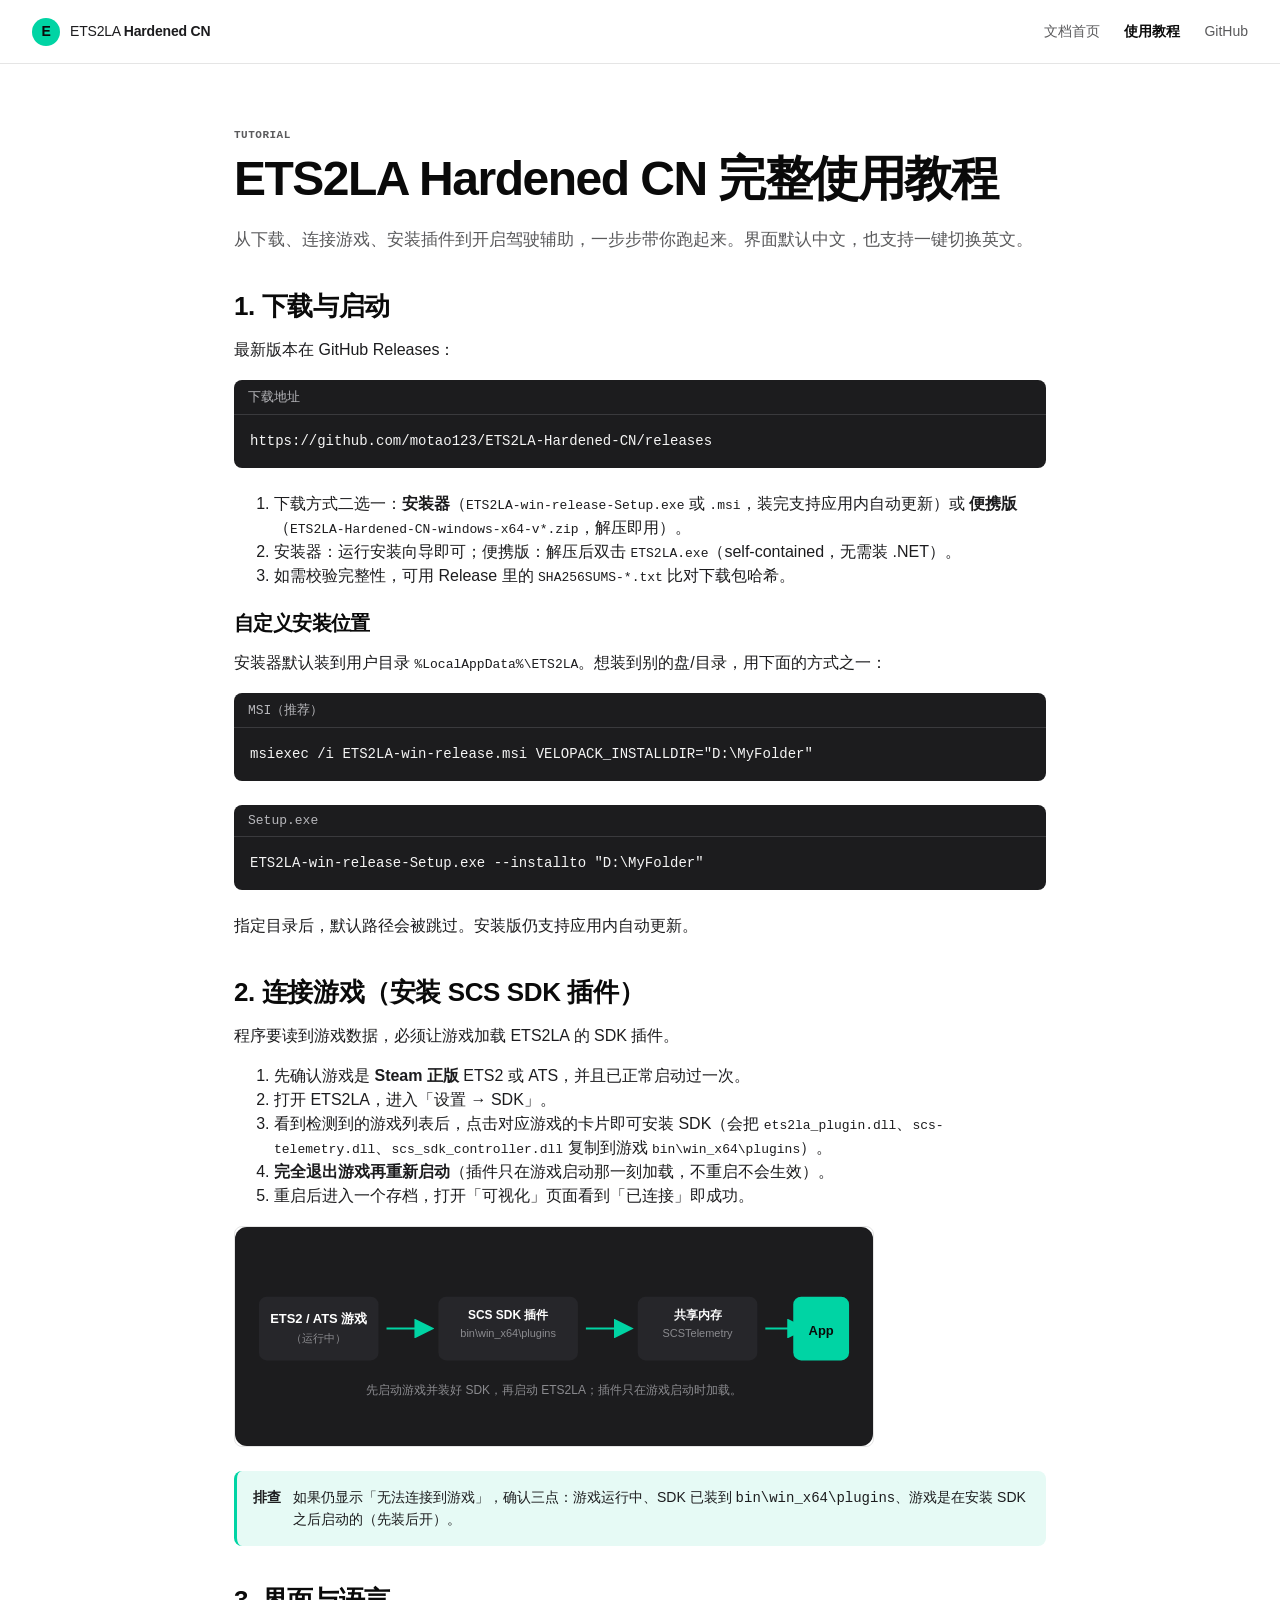
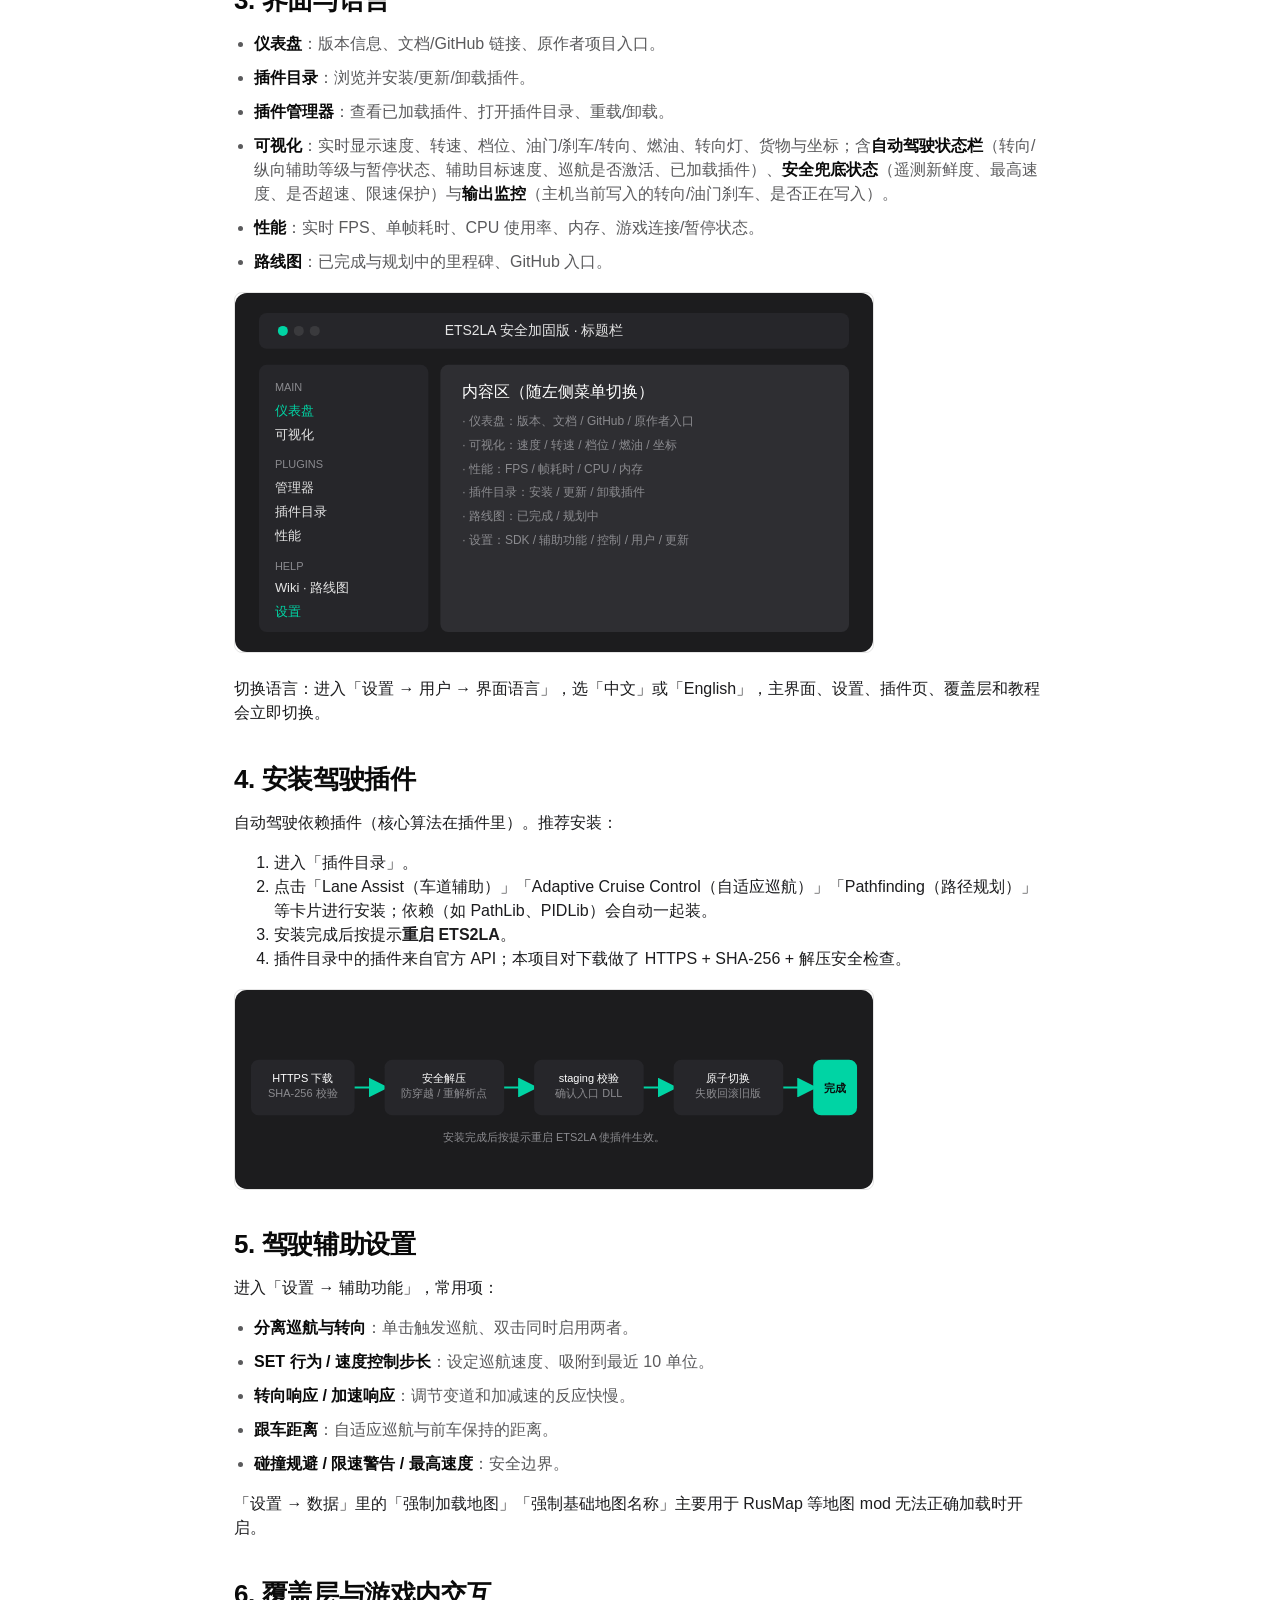
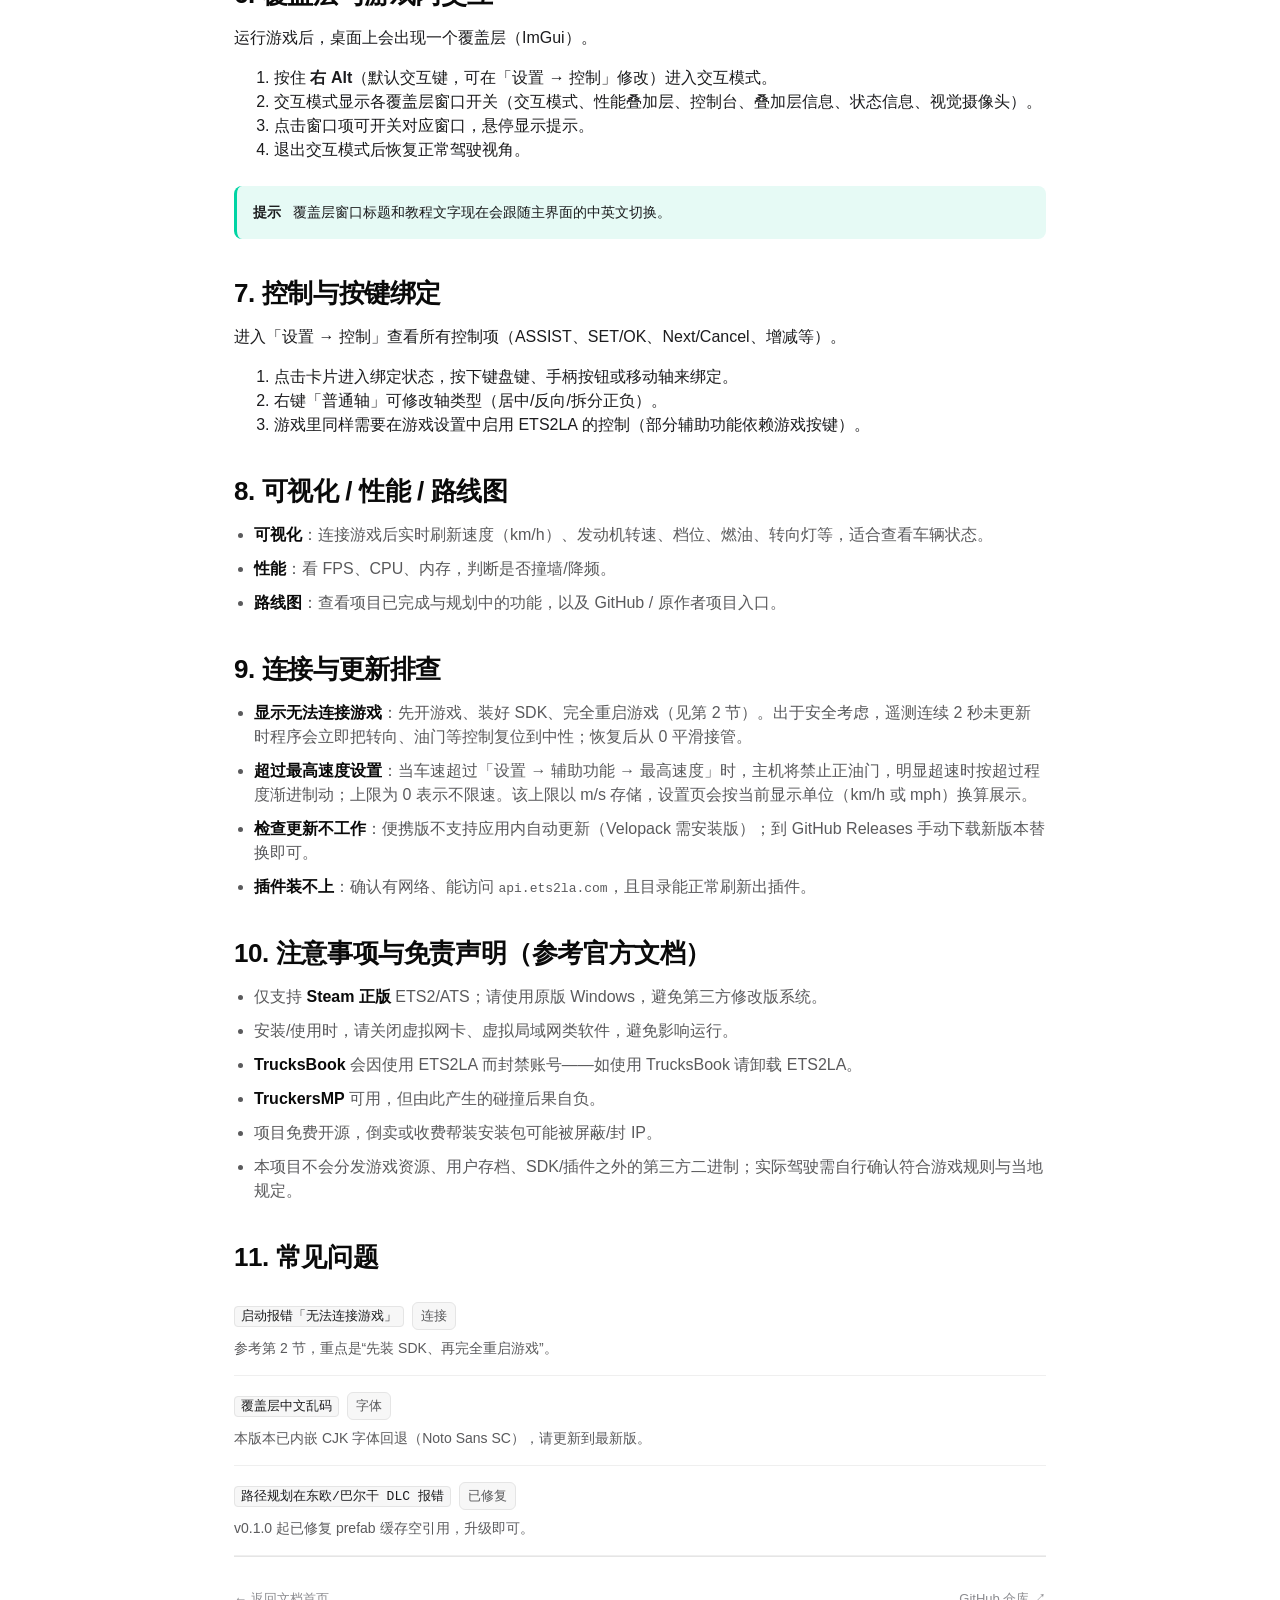
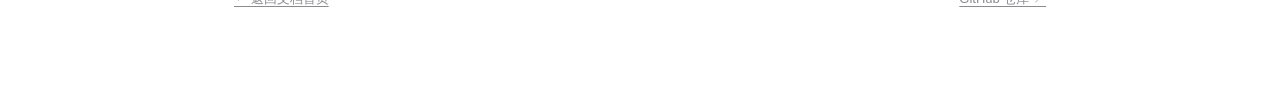
==== commit b5166ecf: "feat: live output monitor in visualization page, version 0.2.7 - track last written steering/throttl" ====
--- a/site/tutorial.html
+++ b/site/tutorial.html
@@ -62,7 +62,7 @@
           <li><strong>仪表盘</strong>：版本信息、文档/GitHub 链接、原作者项目入口。</li>
           <li><strong>插件目录</strong>：浏览并安装/更新/卸载插件。</li>
           <li><strong>插件管理器</strong>：查看已加载插件、打开插件目录、重载/卸载。</li>
-          <li><strong>可视化</strong>：实时显示速度、转速、档位、油门/刹车/转向、燃油、转向灯、货物与坐标；含<strong>自动驾驶状态栏</strong>（转向/纵向辅助等级与暂停状态、辅助目标速度、巡航是否激活、已加载插件）与<strong>安全兜底状态</strong>（遥测新鲜度、最高速度、是否超速、限速保护是否在禁止油门/制动）。</li>
+          <li><strong>可视化</strong>：实时显示速度、转速、档位、油门/刹车/转向、燃油、转向灯、货物与坐标；含<strong>自动驾驶状态栏</strong>（转向/纵向辅助等级与暂停状态、辅助目标速度、巡航是否激活、已加载插件）、<strong>安全兜底状态</strong>（遥测新鲜度、最高速度、是否超速、限速保护）与<strong>输出监控</strong>（主机当前写入的转向/油门刹车、是否正在写入）。</li>
           <li><strong>性能</strong>：实时 FPS、单帧耗时、CPU 使用率、内存、游戏连接/暂停状态。</li>
           <li><strong>路线图</strong>：已完成与规划中的里程碑、GitHub 入口。</li>
         </ul>
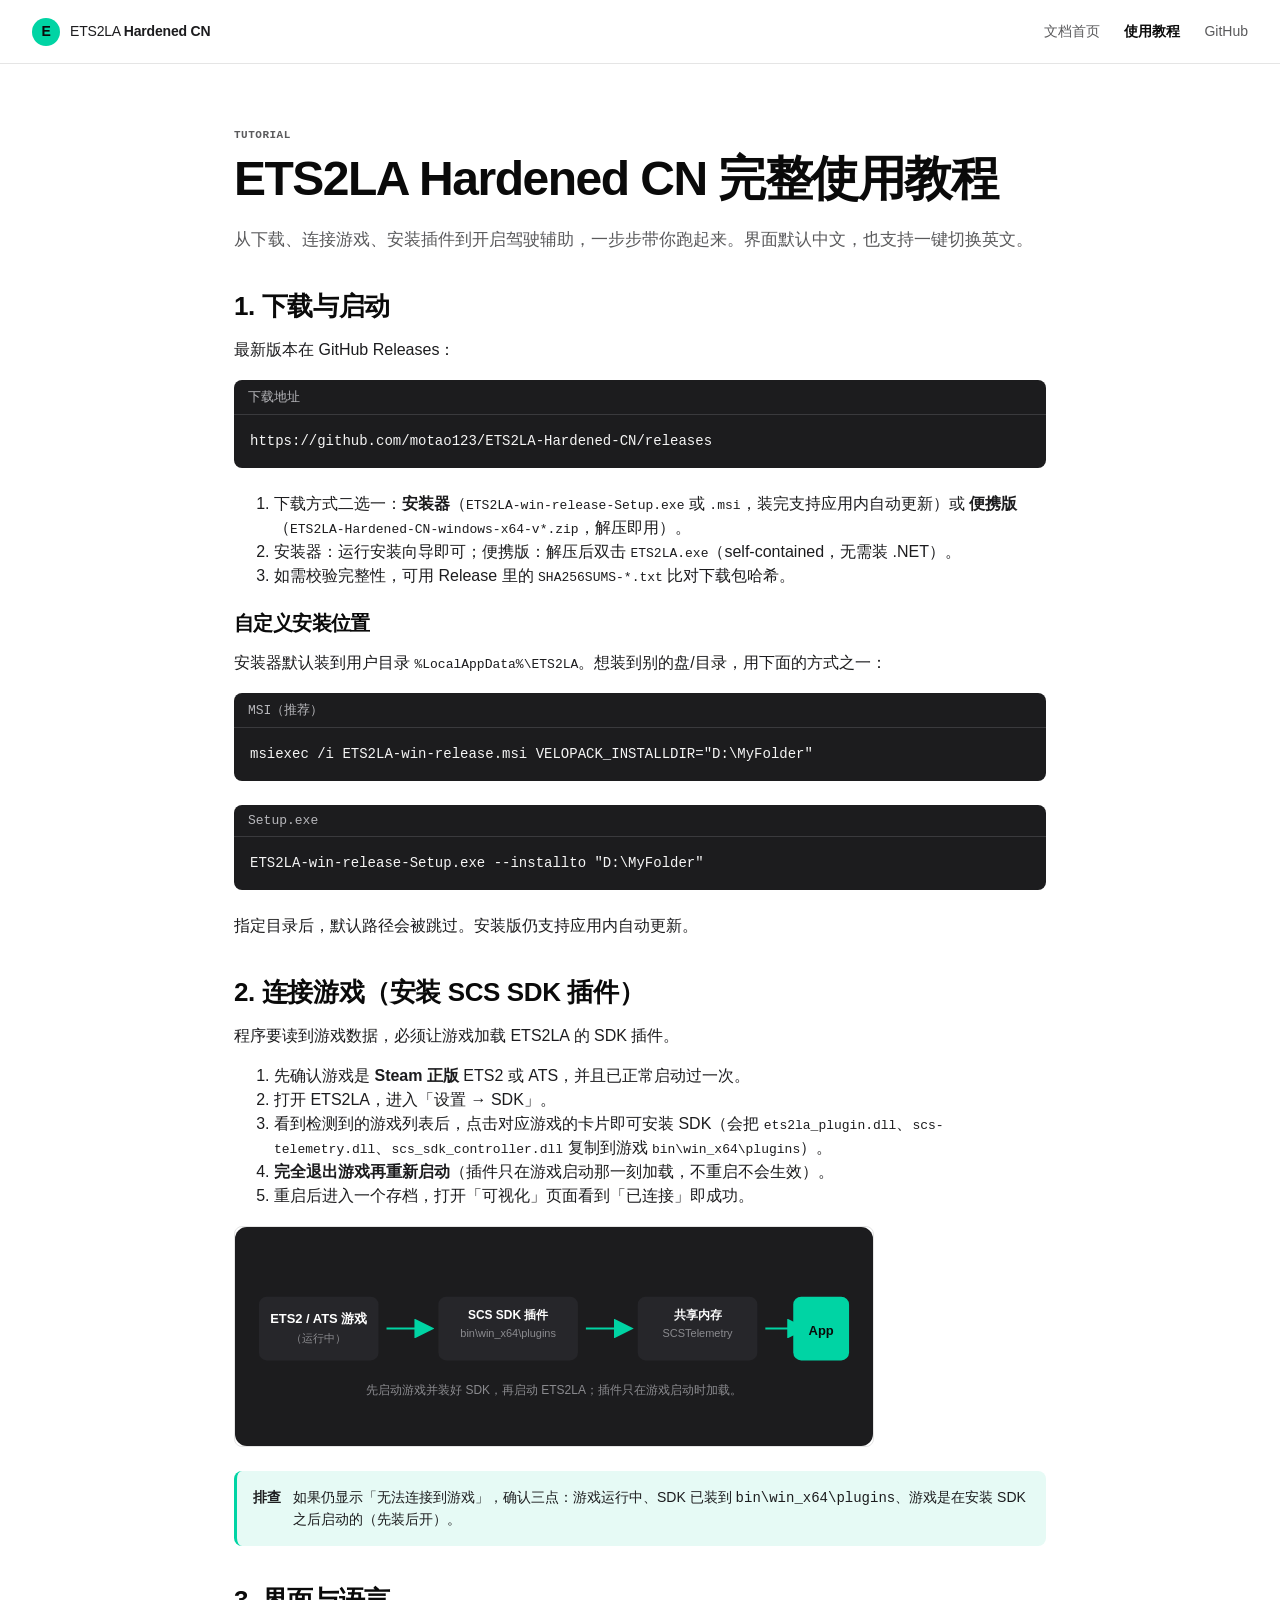
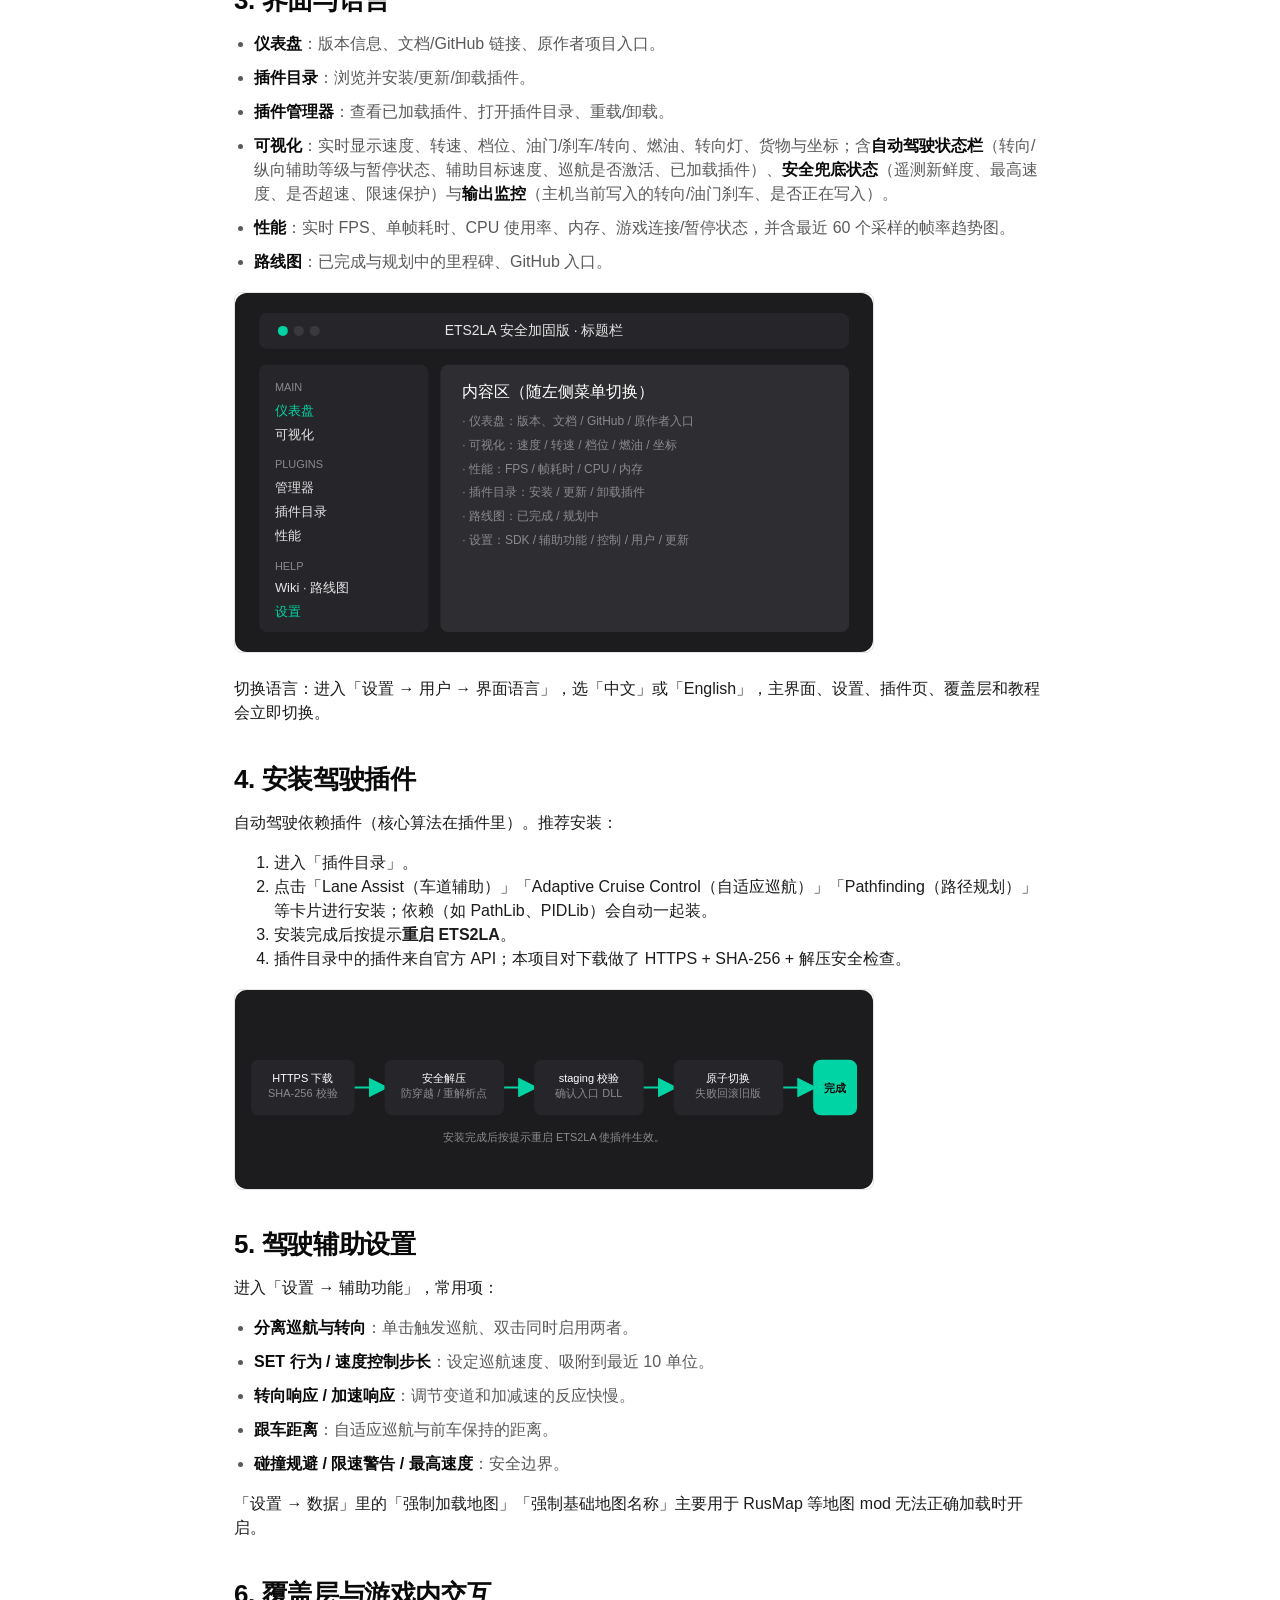
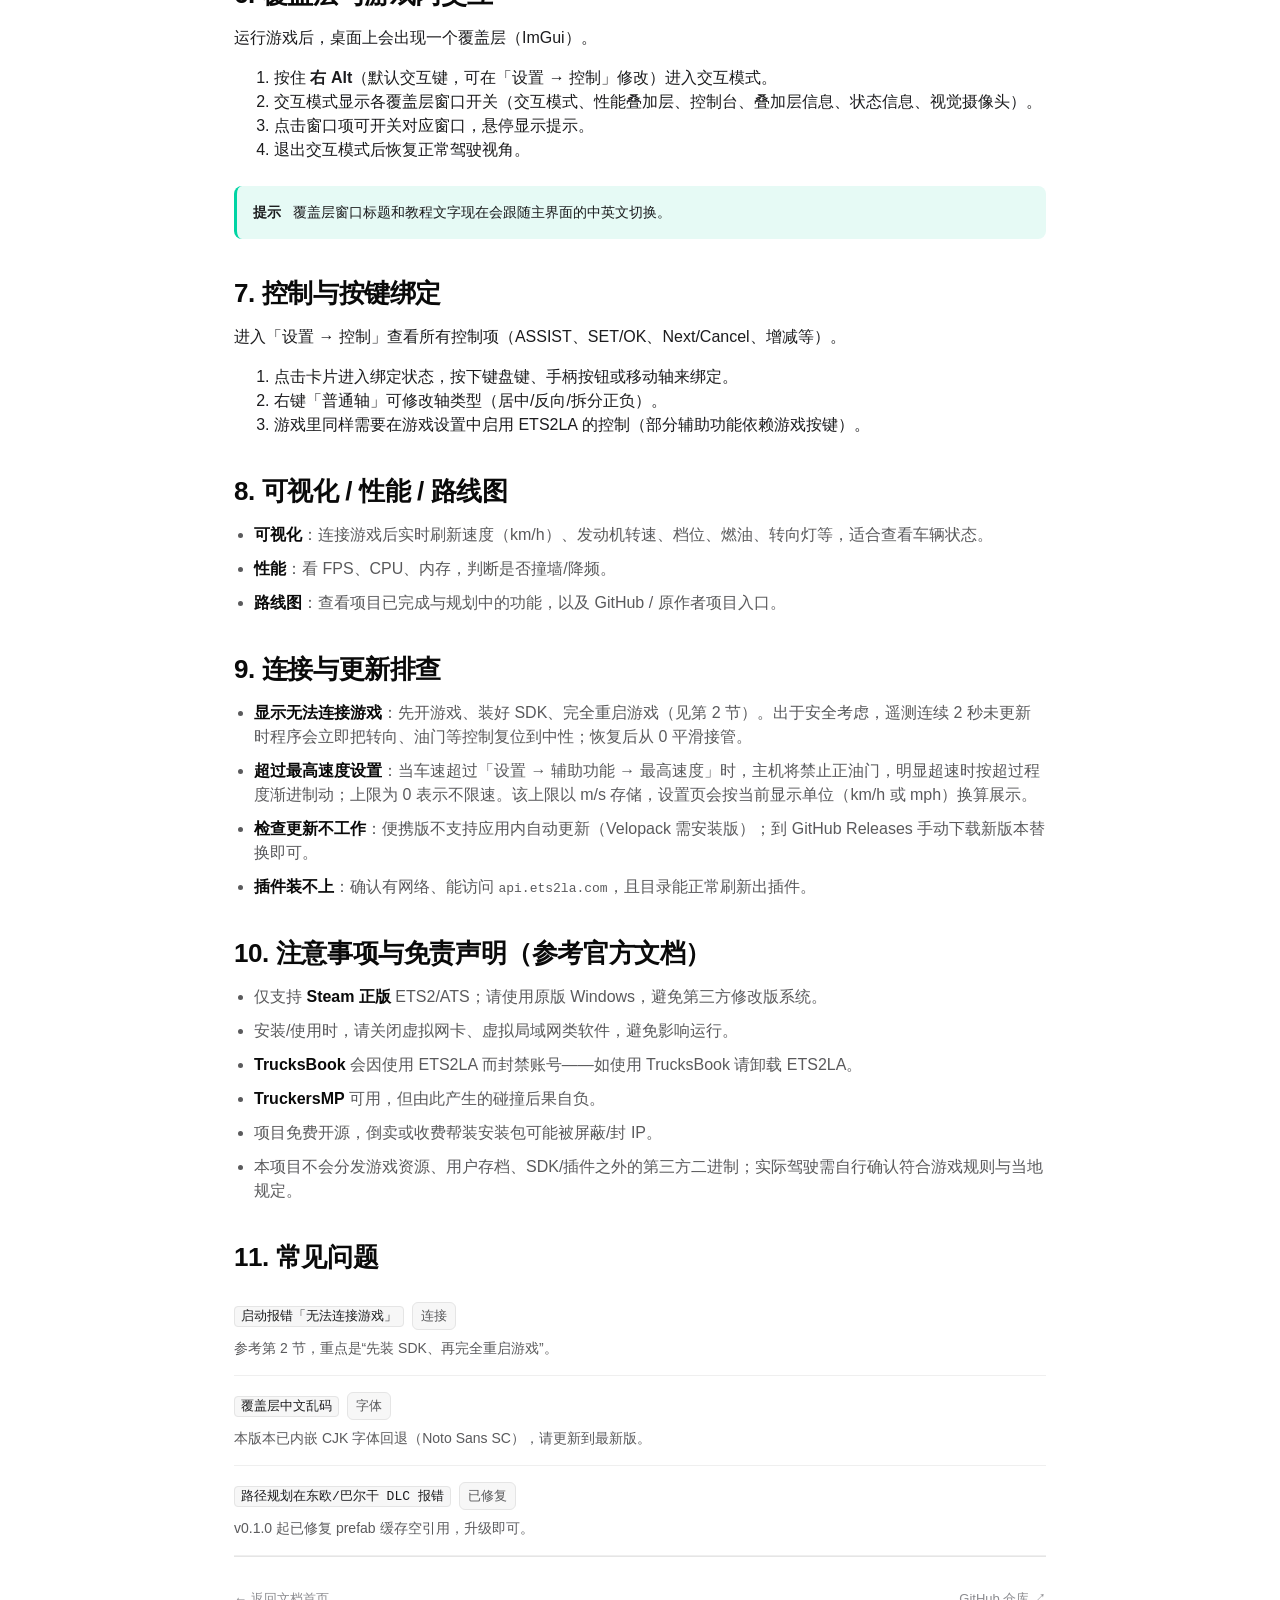
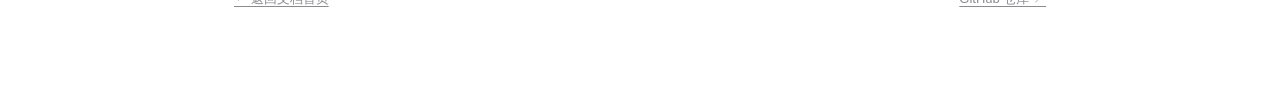
==== commit 468de39b: "feat: FPS trend graph on performance page, version 0.2.8 - ring buffer SampleHistory for last 60 fps" ====
--- a/site/tutorial.html
+++ b/site/tutorial.html
@@ -63,7 +63,7 @@
           <li><strong>插件目录</strong>：浏览并安装/更新/卸载插件。</li>
           <li><strong>插件管理器</strong>：查看已加载插件、打开插件目录、重载/卸载。</li>
           <li><strong>可视化</strong>：实时显示速度、转速、档位、油门/刹车/转向、燃油、转向灯、货物与坐标；含<strong>自动驾驶状态栏</strong>（转向/纵向辅助等级与暂停状态、辅助目标速度、巡航是否激活、已加载插件）、<strong>安全兜底状态</strong>（遥测新鲜度、最高速度、是否超速、限速保护）与<strong>输出监控</strong>（主机当前写入的转向/油门刹车、是否正在写入）。</li>
-          <li><strong>性能</strong>：实时 FPS、单帧耗时、CPU 使用率、内存、游戏连接/暂停状态。</li>
+          <li><strong>性能</strong>：实时 FPS、单帧耗时、CPU 使用率、内存、游戏连接/暂停状态，并含最近 60 个采样的帧率趋势图。</li>
           <li><strong>路线图</strong>：已完成与规划中的里程碑、GitHub 入口。</li>
         </ul>
         <img class="diagram" src="images/ui-layout.svg" alt="主界面布局：左侧导航 + 内容区">
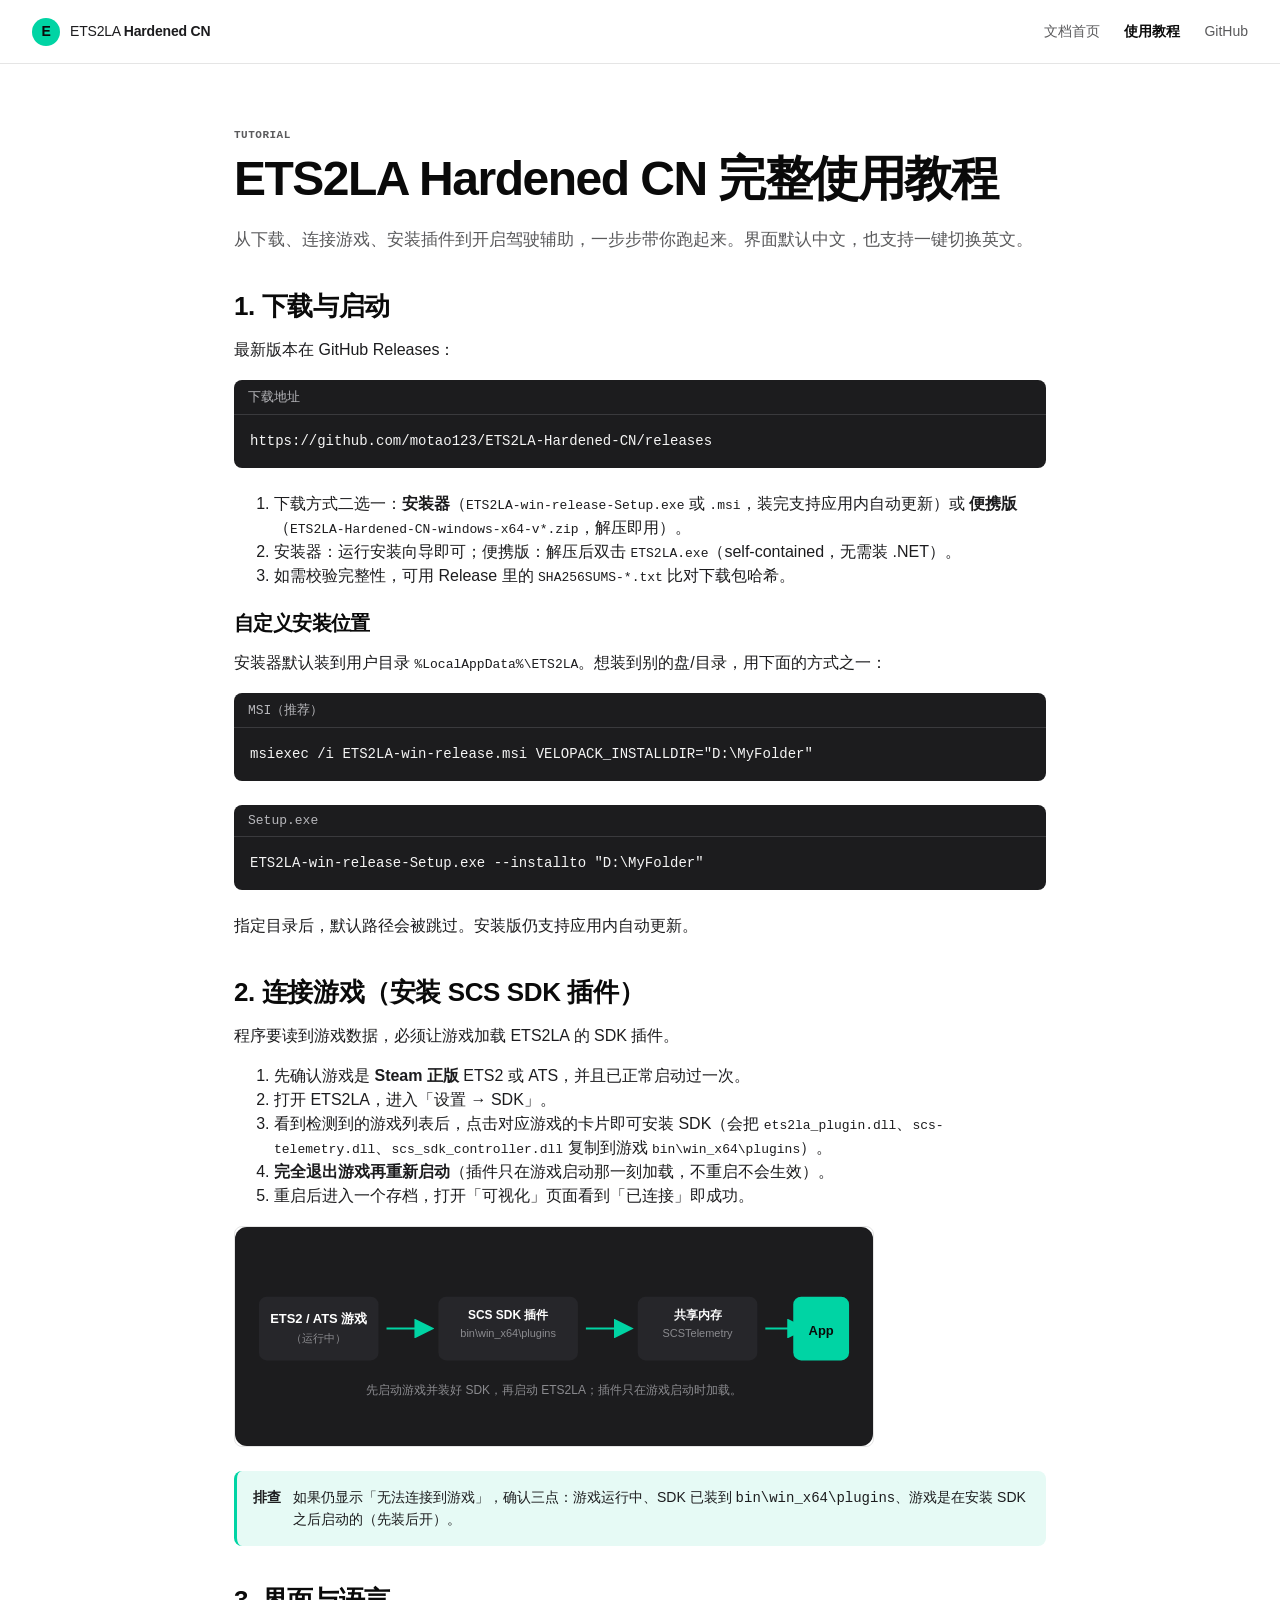
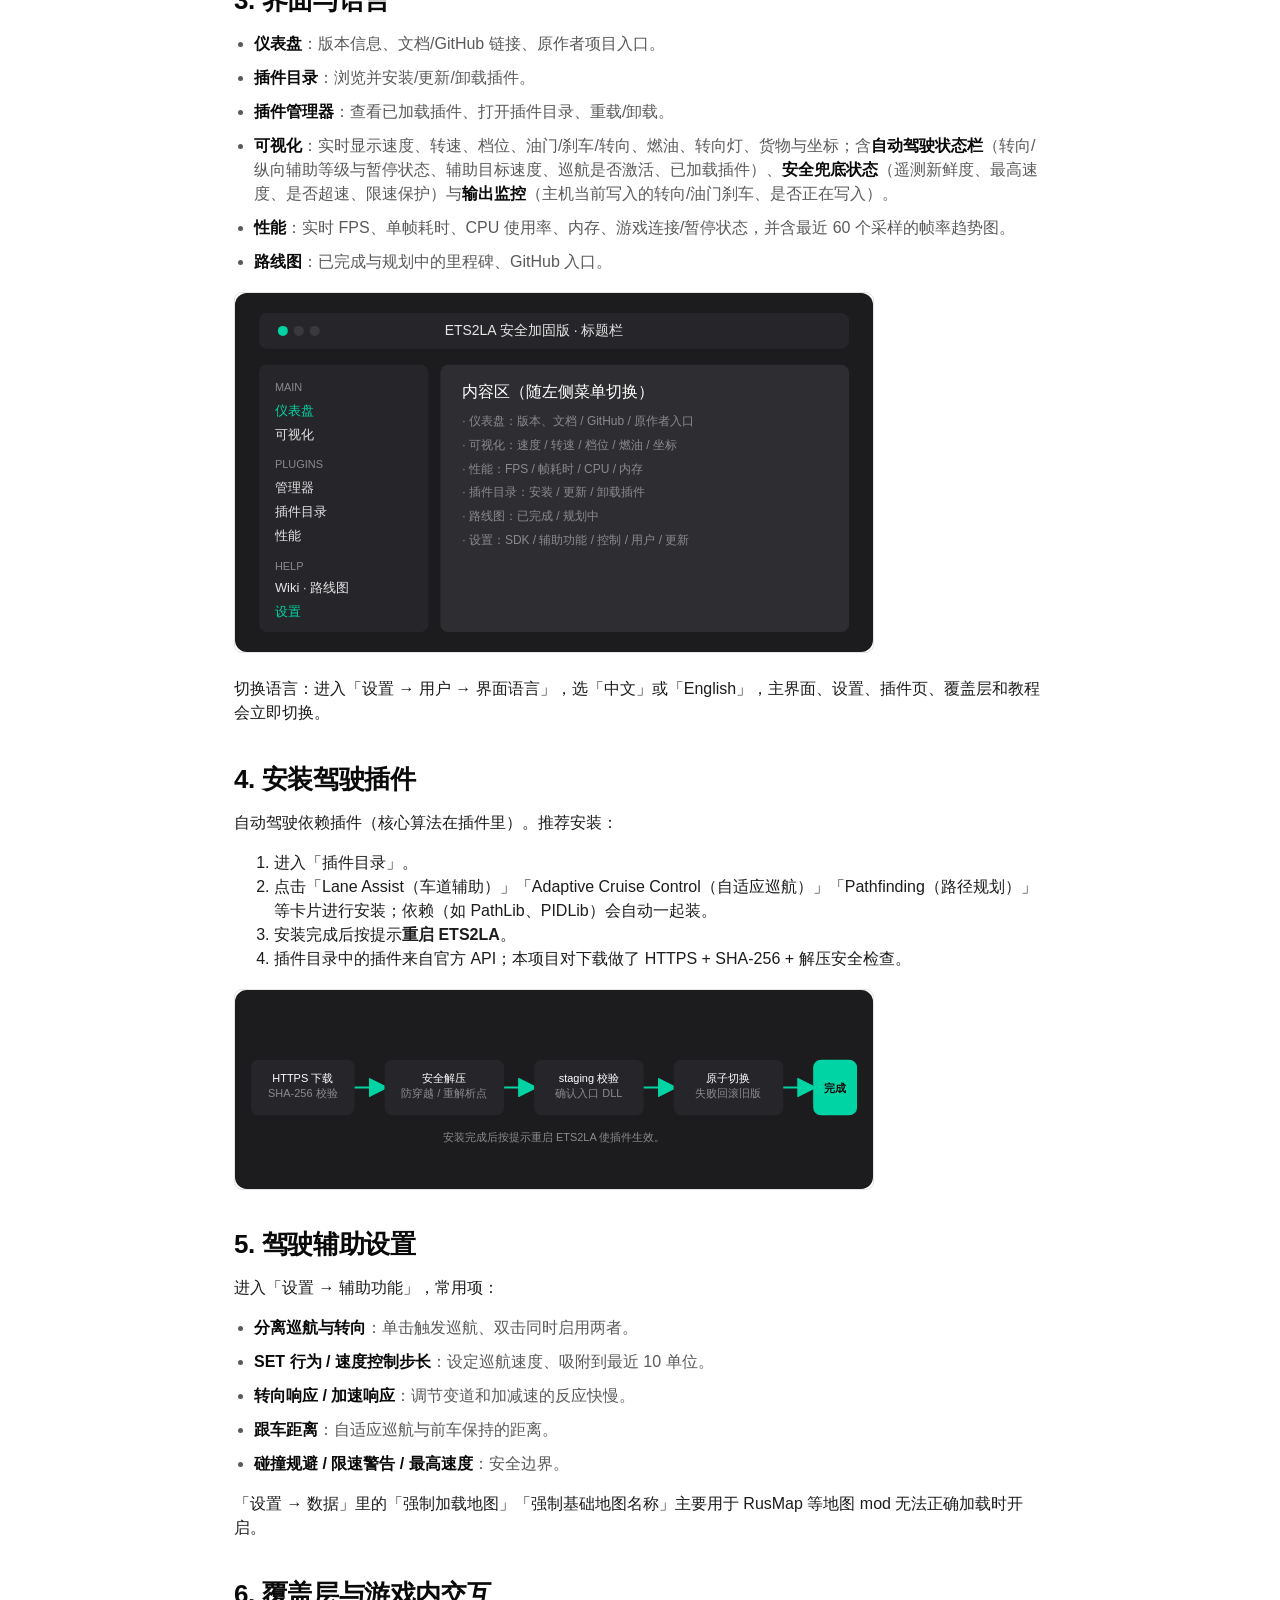
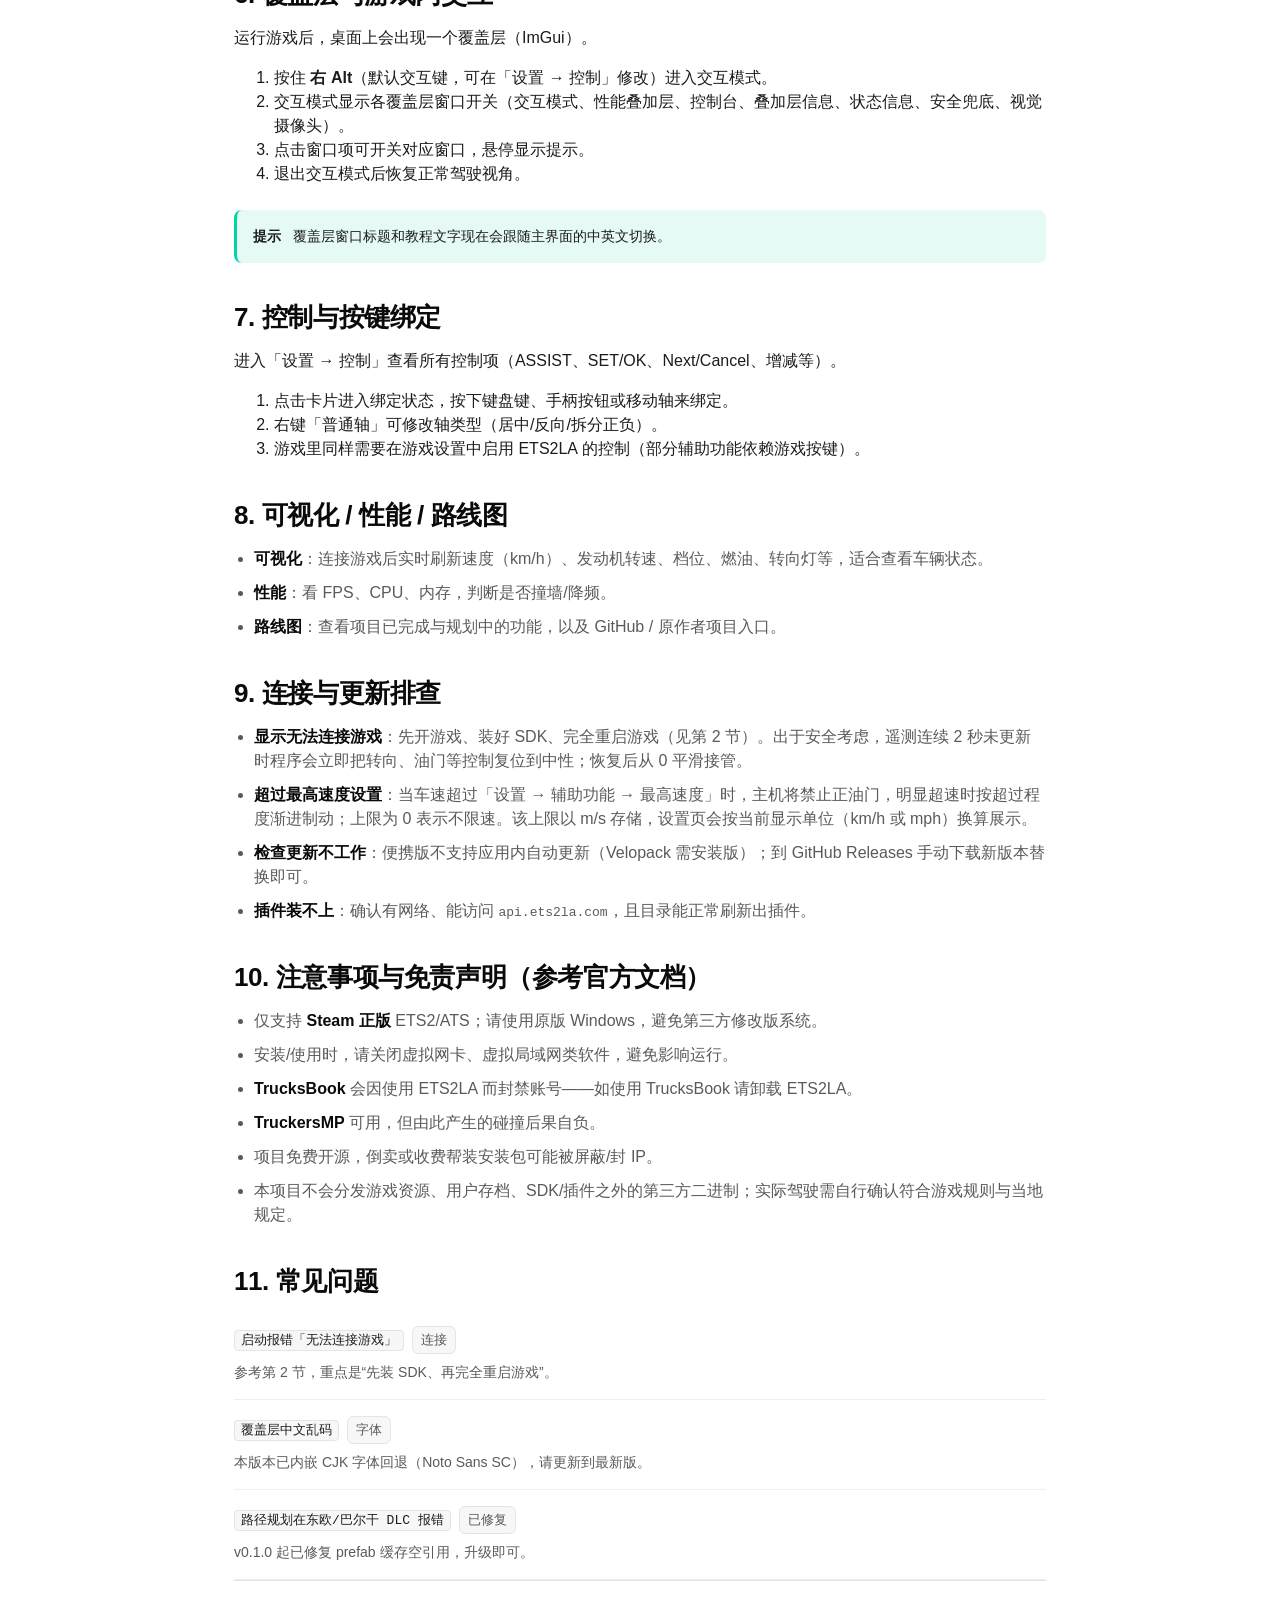
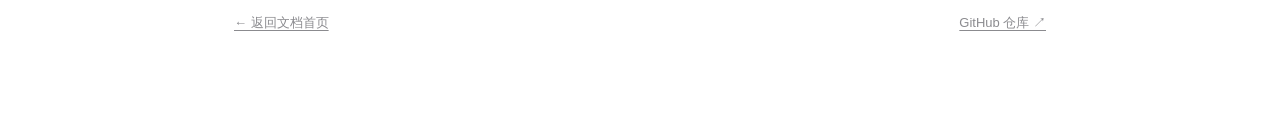
==== commit b91bcb25: "feat: in-game overlay safety HUD, version 0.2.9 - new overlay window showing telemetry freshness, ou" ====
--- a/site/tutorial.html
+++ b/site/tutorial.html
@@ -100,7 +100,7 @@
         <p>运行游戏后，桌面上会出现一个覆盖层（ImGui）。</p>
         <ol>
           <li>按住 <strong>右 Alt</strong>（默认交互键，可在「设置 → 控制」修改）进入交互模式。</li>
-          <li>交互模式显示各覆盖层窗口开关（交互模式、性能叠加层、控制台、叠加层信息、状态信息、视觉摄像头）。</li>
+          <li>交互模式显示各覆盖层窗口开关（交互模式、性能叠加层、控制台、叠加层信息、状态信息、安全兜底、视觉摄像头）。</li>
           <li>点击窗口项可开关对应窗口，悬停显示提示。</li>
           <li>退出交互模式后恢复正常驾驶视角。</li>
         </ol>
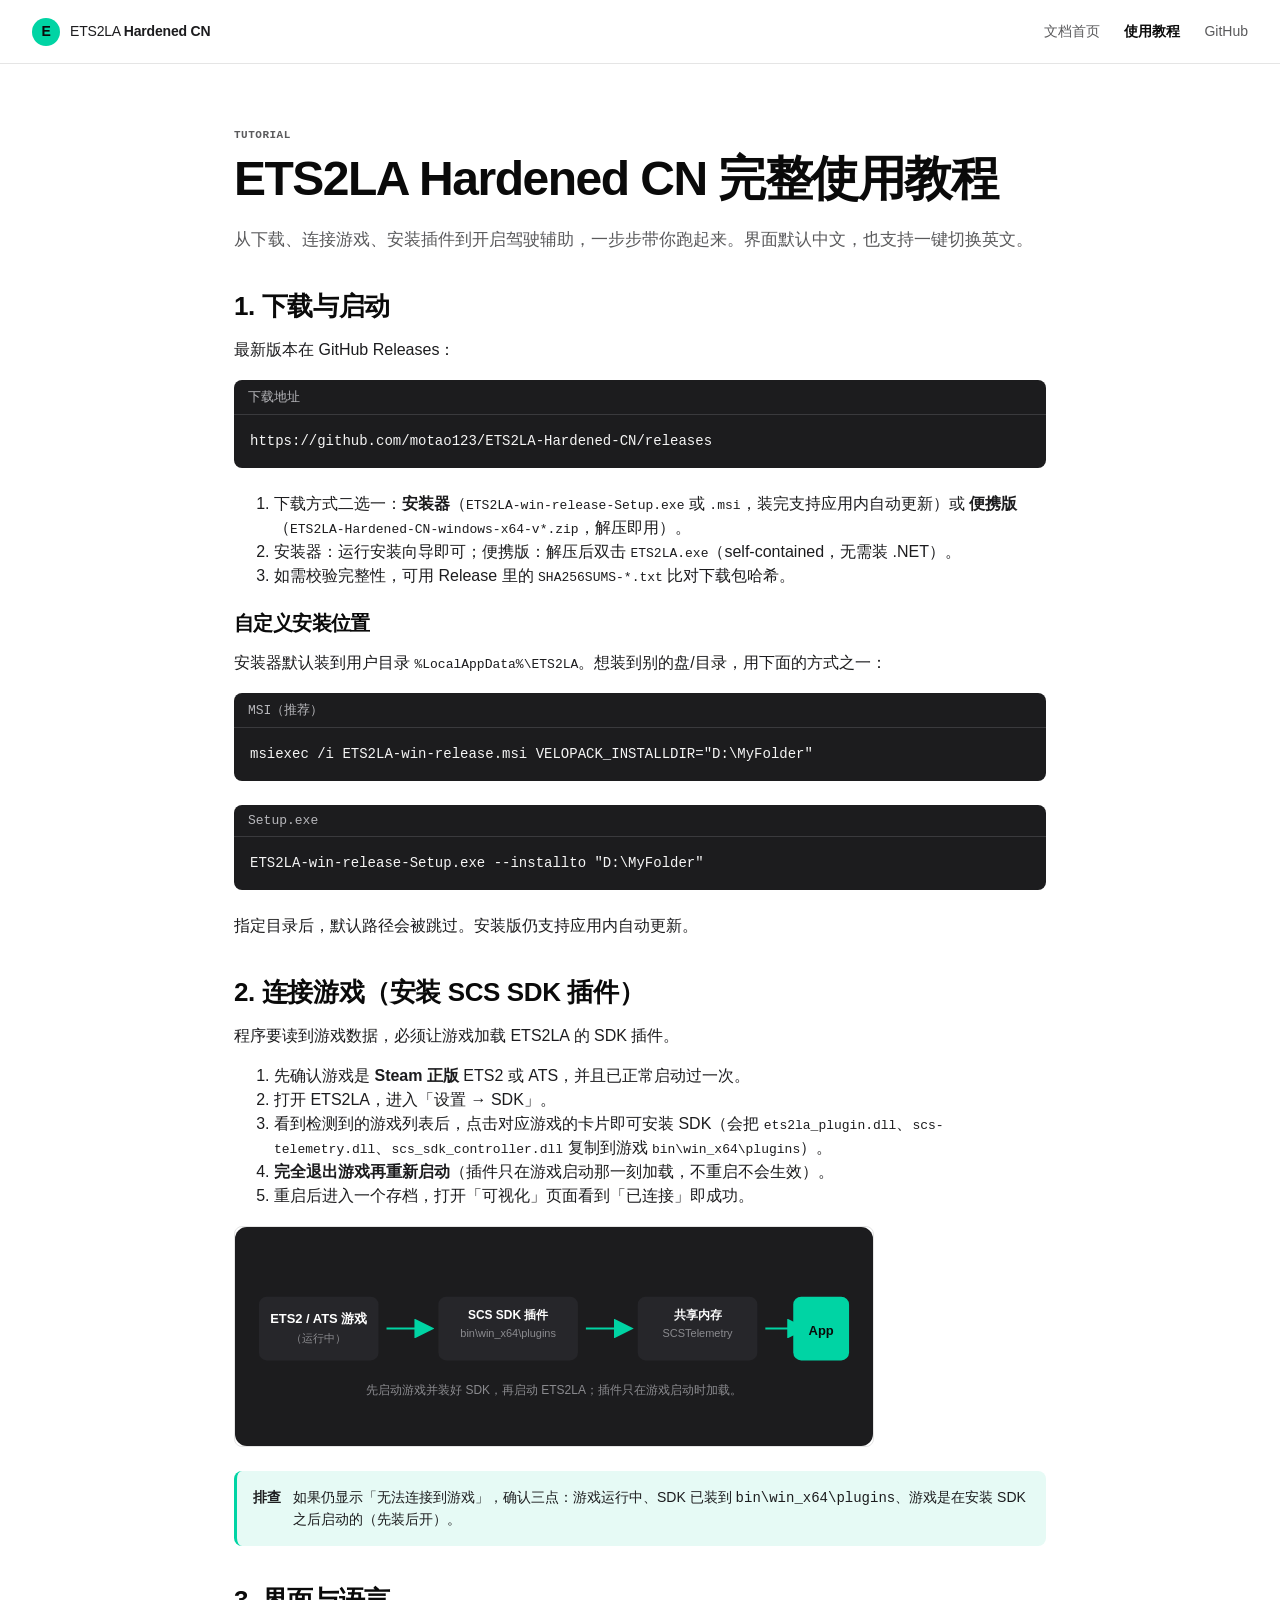
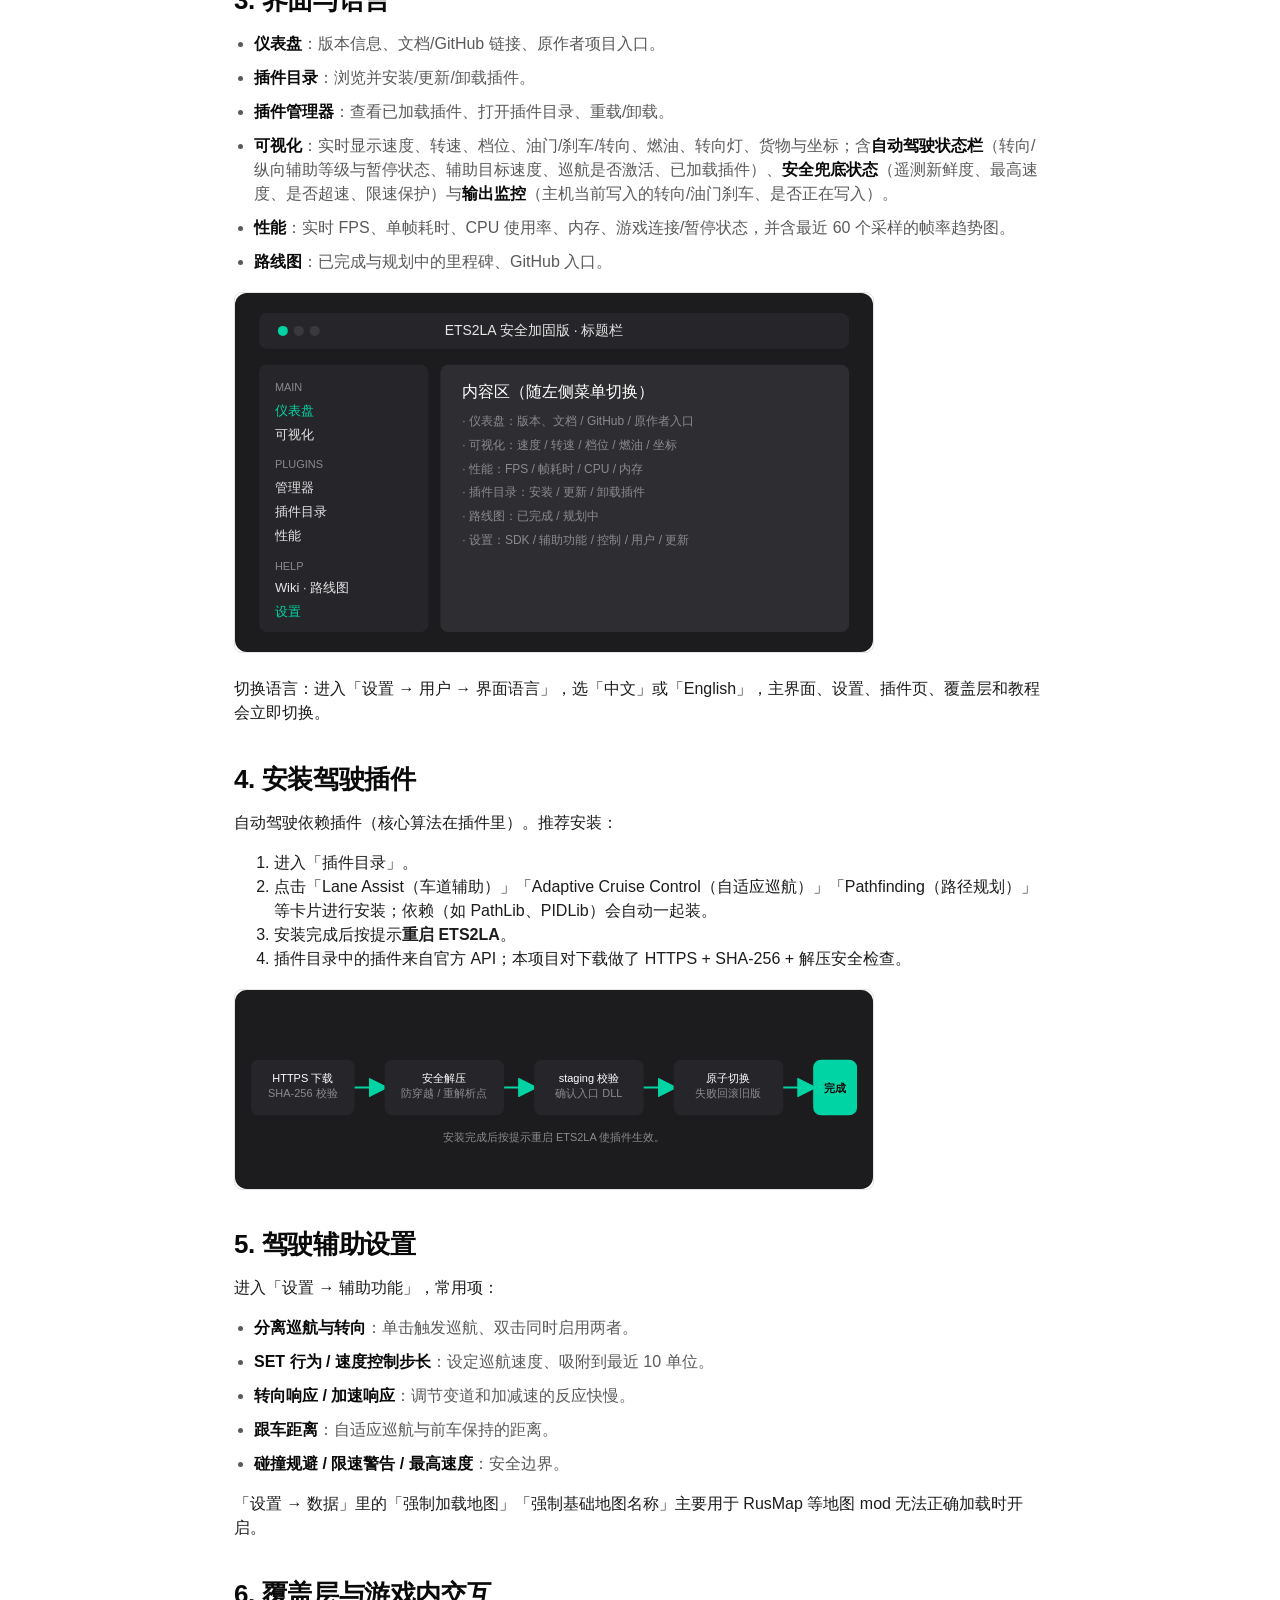
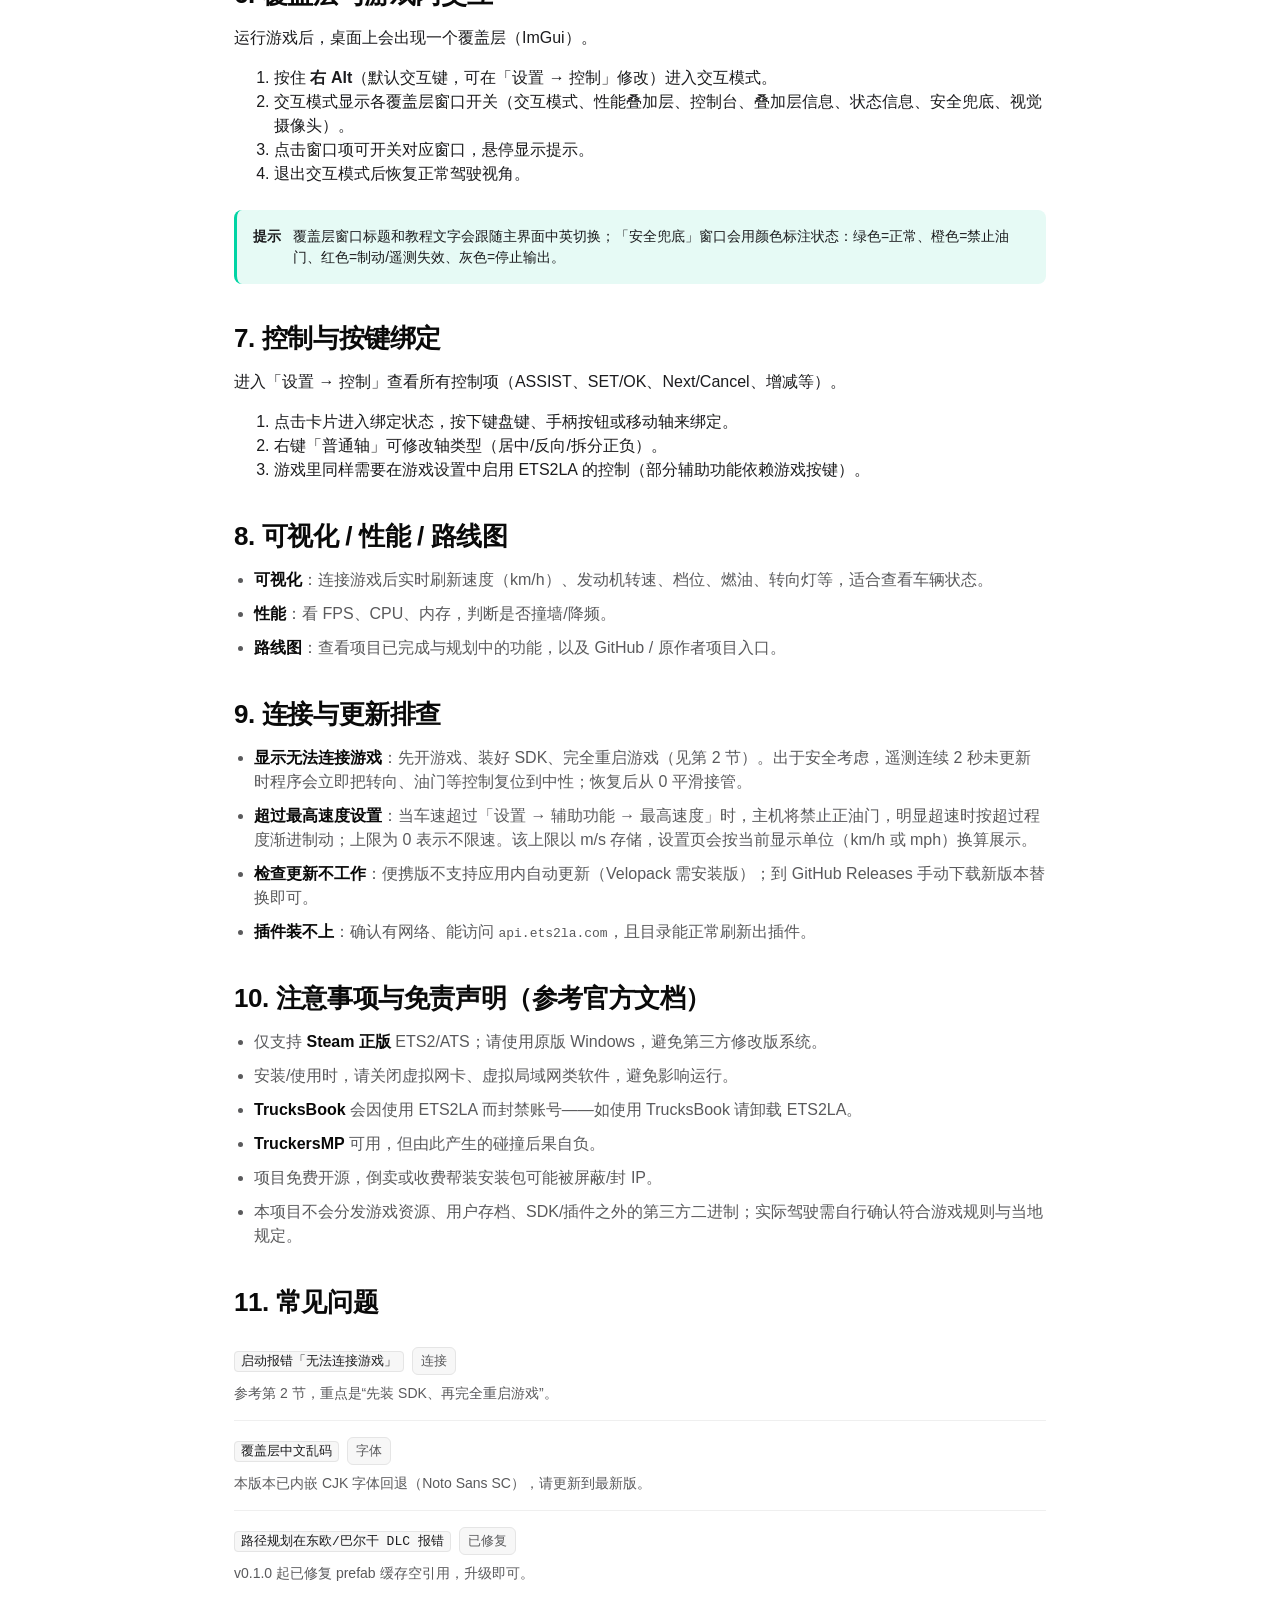
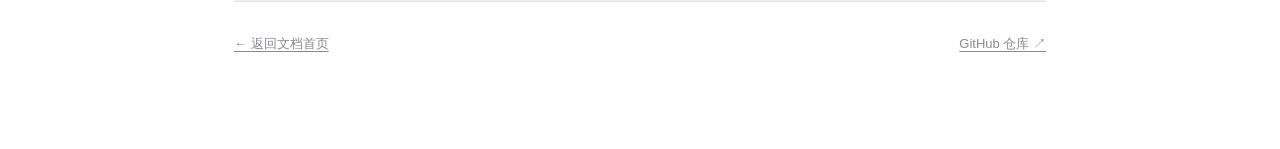
==== commit 5977e4fb: "feat: color-coded overlay safety HUD, version 0.2.10 - overlay safety window shows current/max speed" ====
--- a/site/tutorial.html
+++ b/site/tutorial.html
@@ -104,7 +104,7 @@
           <li>点击窗口项可开关对应窗口，悬停显示提示。</li>
           <li>退出交互模式后恢复正常驾驶视角。</li>
         </ol>
-        <div class="callout"><strong>提示</strong><span>覆盖层窗口标题和教程文字现在会跟随主界面的中英文切换。</span></div>
+        <div class="callout"><strong>提示</strong><span>覆盖层窗口标题和教程文字会跟随主界面中英切换；「安全兜底」窗口会用颜色标注状态：绿色=正常、橙色=禁止油门、红色=制动/遥测失效、灰色=停止输出。</span></div>
       </section>
 
       <section id="t7">
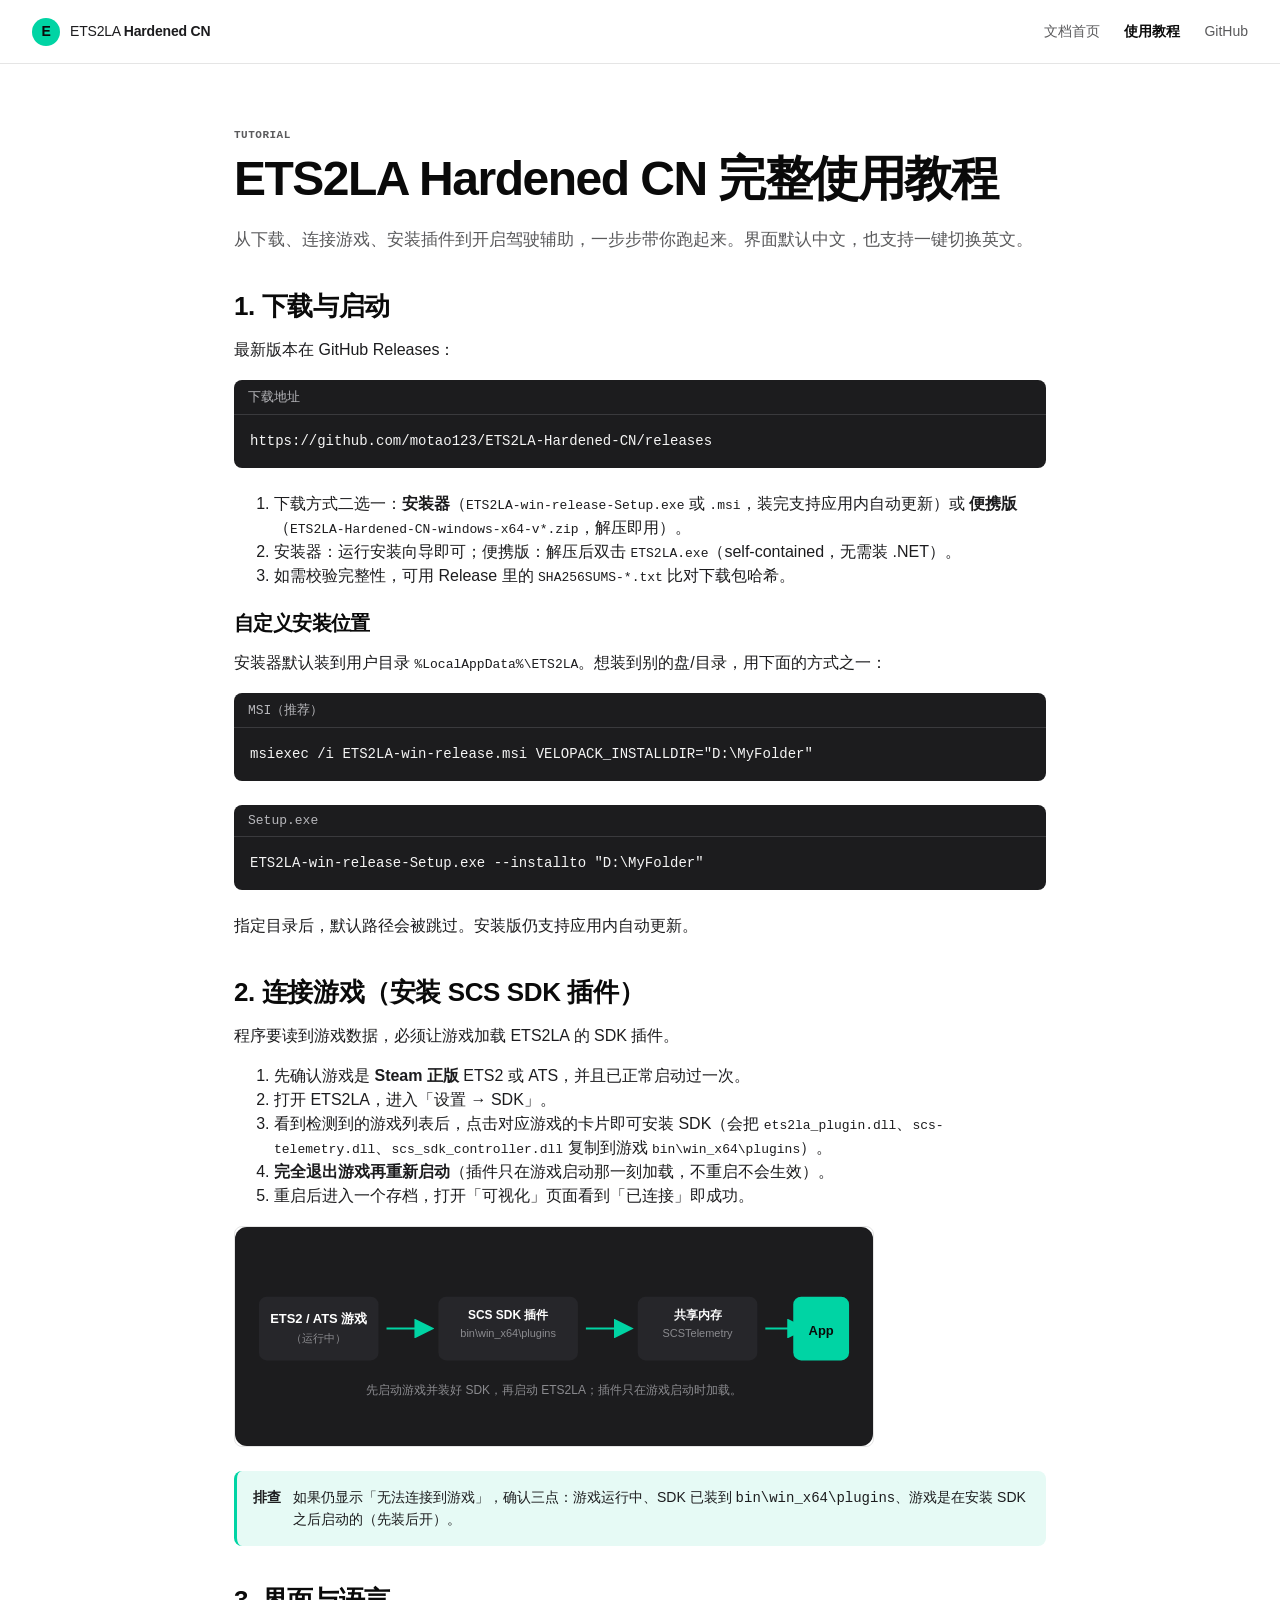
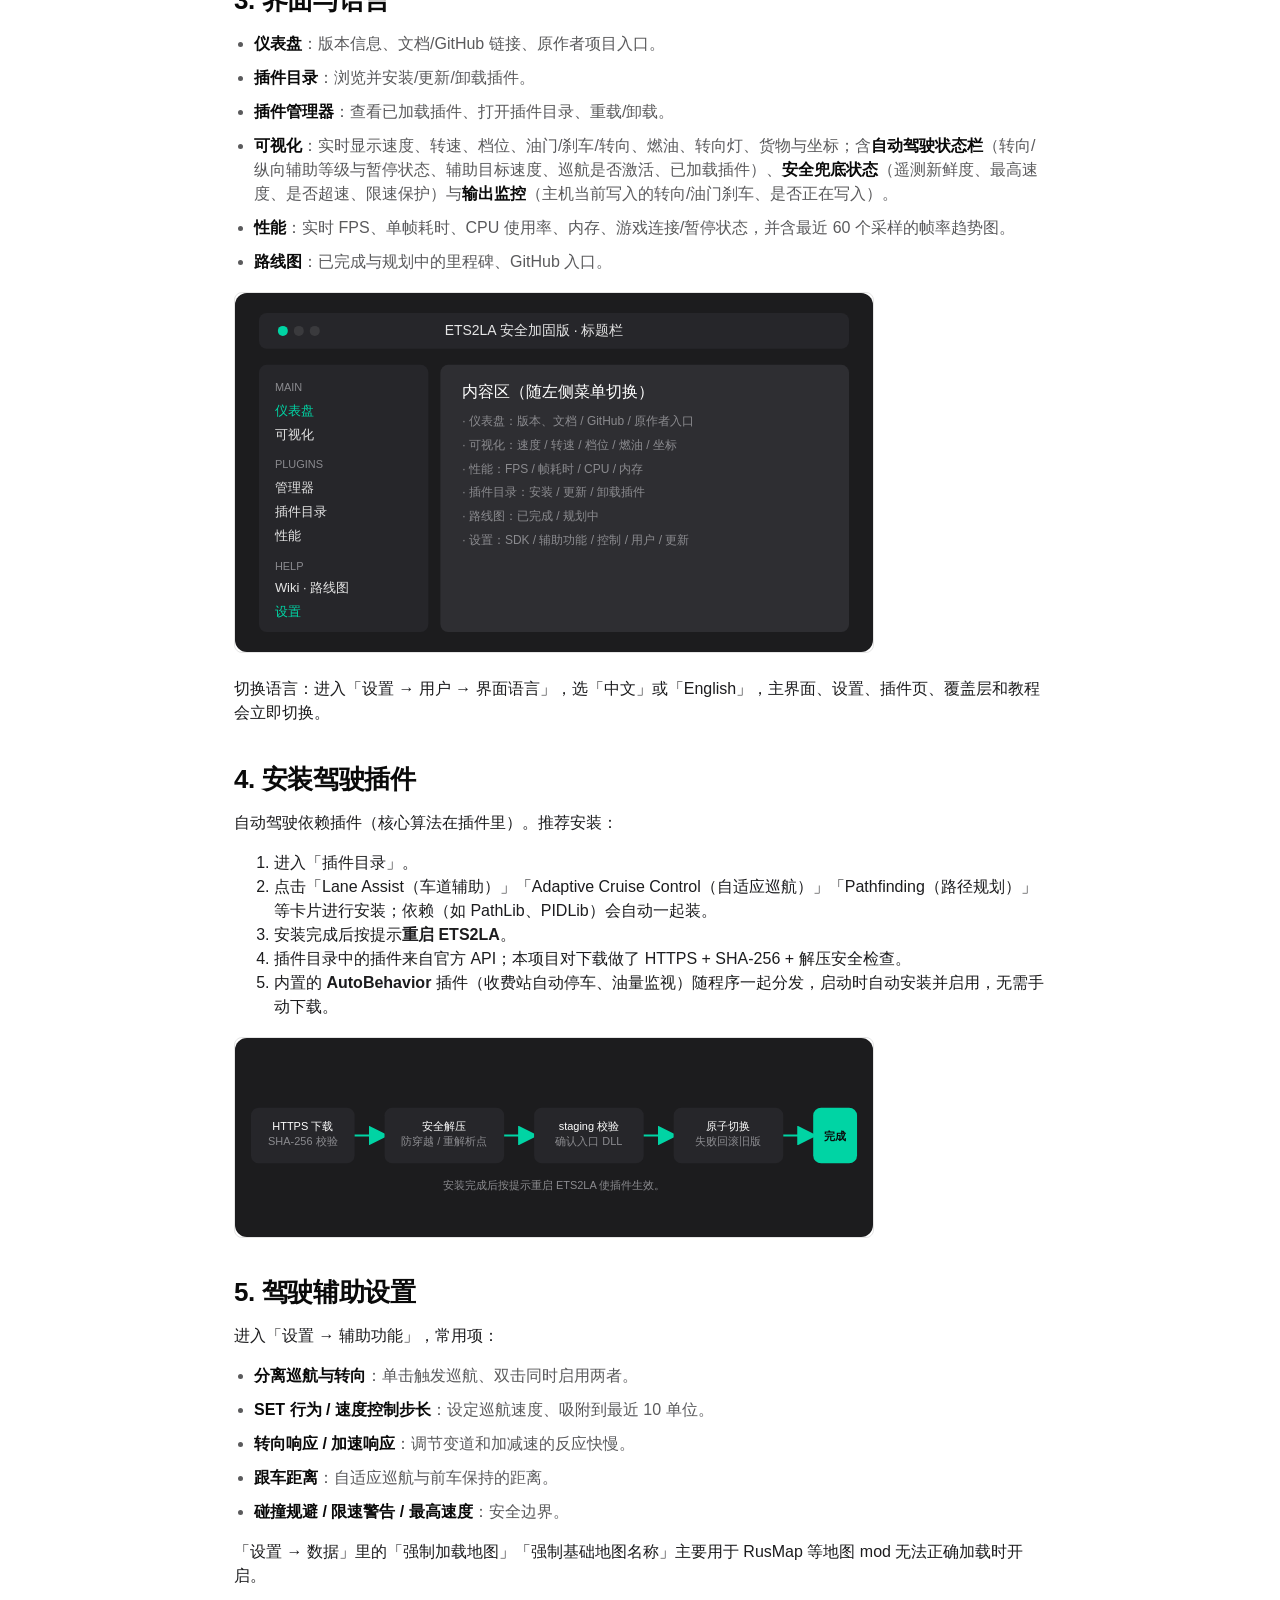
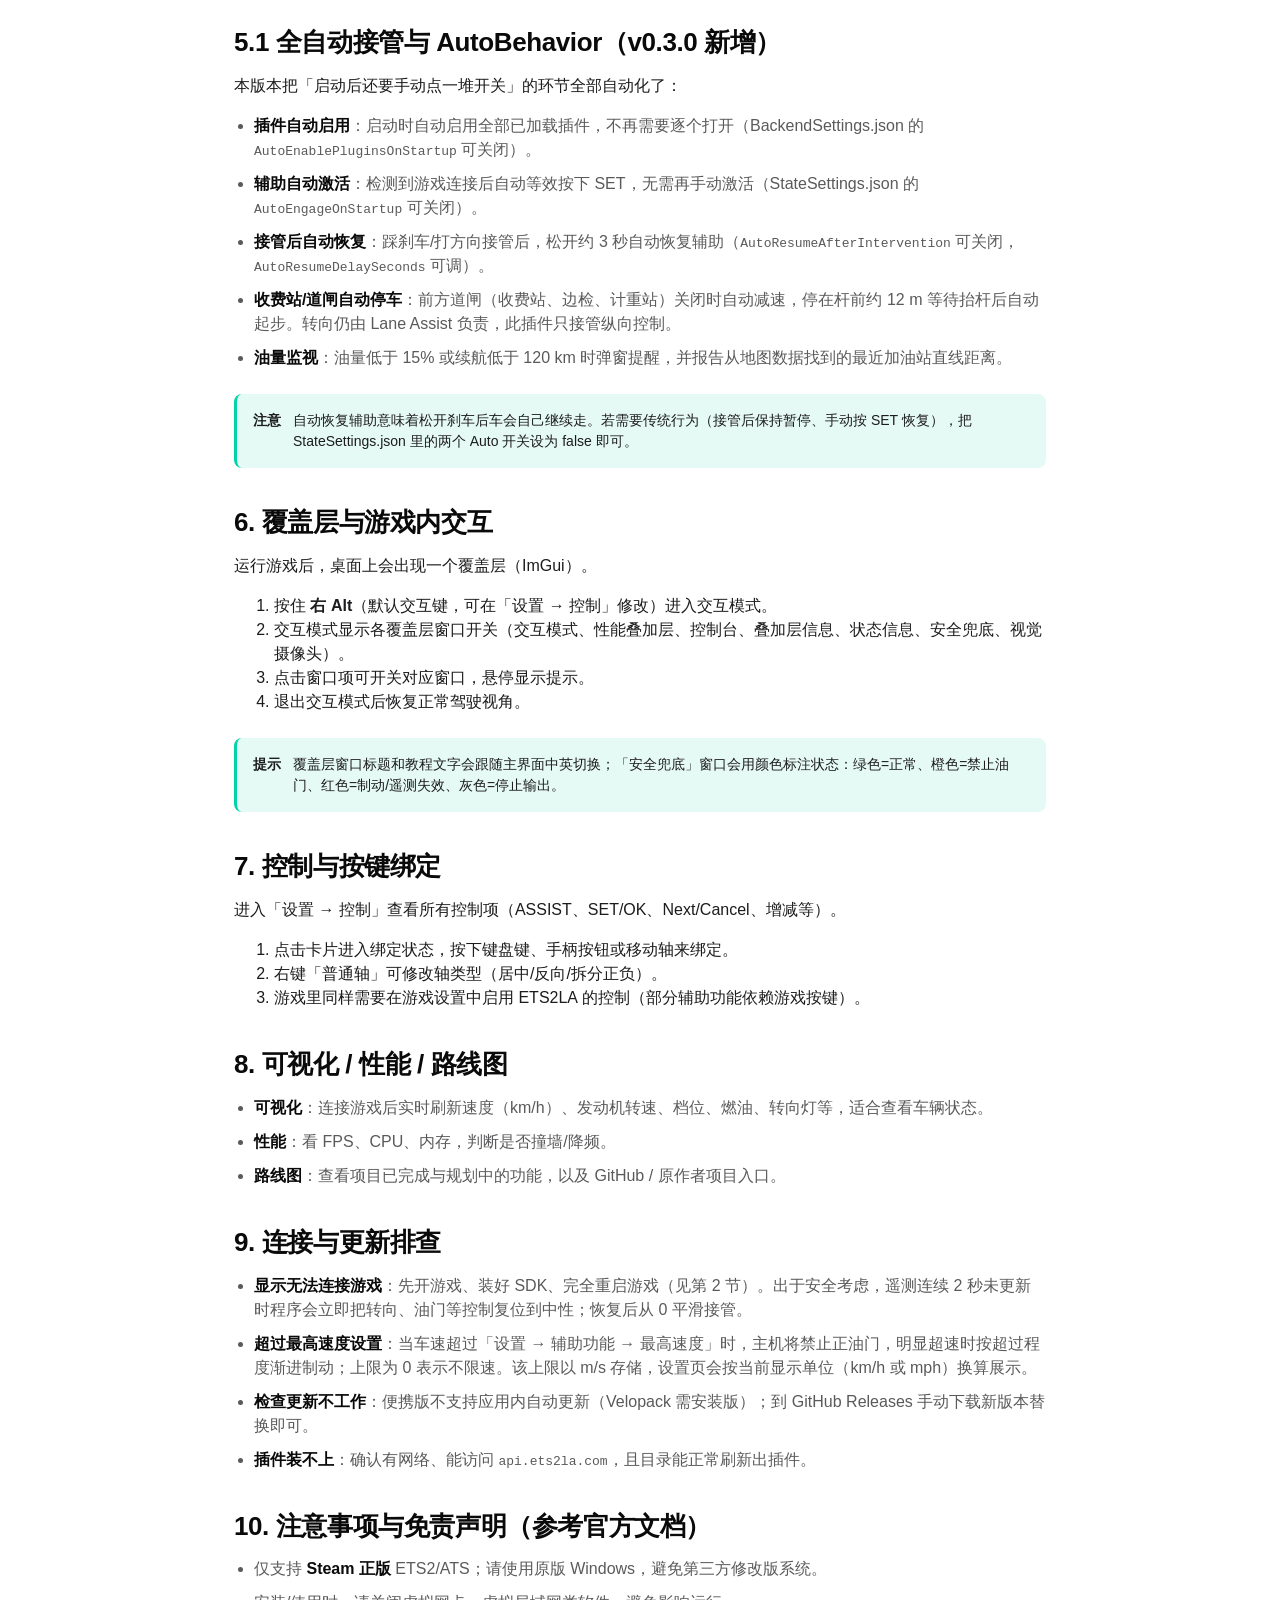
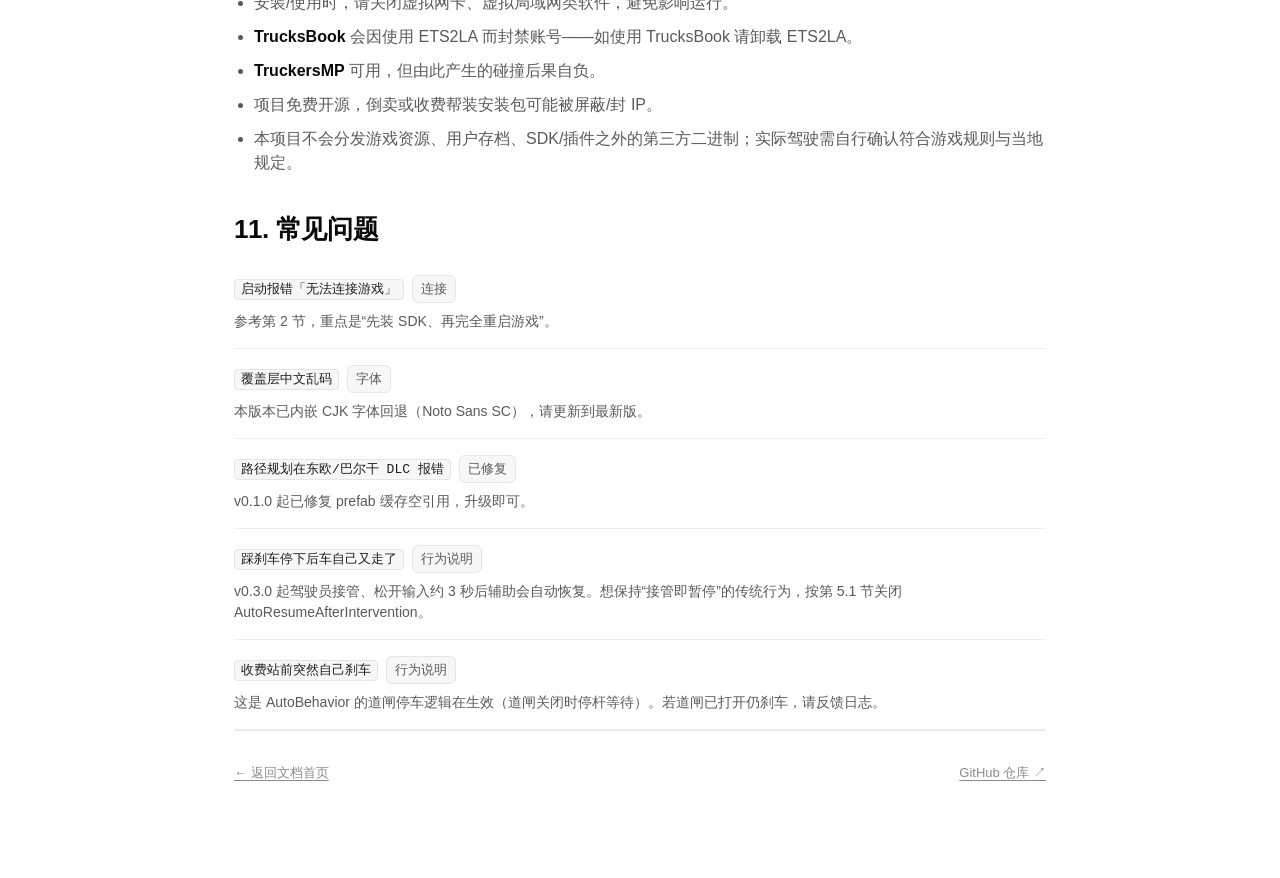
==== commit 31dba8e9: "feat: full-autonomy behaviors + AutoBehavior plugin, version 0.3.0 - fix: defensive null-guards in U" ====
--- a/site/tutorial.html
+++ b/site/tutorial.html
@@ -78,6 +78,7 @@
           <li>点击「Lane Assist（车道辅助）」「Adaptive Cruise Control（自适应巡航）」「Pathfinding（路径规划）」等卡片进行安装；依赖（如 PathLib、PIDLib）会自动一起装。</li>
           <li>安装完成后按提示<strong>重启 ETS2LA</strong>。</li>
           <li>插件目录中的插件来自官方 API；本项目对下载做了 HTTPS + SHA-256 + 解压安全检查。</li>
+          <li>内置的 <strong>AutoBehavior</strong> 插件（收费站自动停车、油量监视）随程序一起分发，启动时自动安装并启用，无需手动下载。</li>
         </ol>
         <img class="diagram" src="images/plugin-flow.svg" alt="插件安装流程：下载 → 校验 → 解压 → staging → 原子切换">
       </section>
@@ -93,6 +94,19 @@
           <li><strong>碰撞规避 / 限速警告 / 最高速度</strong>：安全边界。</li>
         </ul>
         <p>「设置 → 数据」里的「强制加载地图」「强制基础地图名称」主要用于 RusMap 等地图 mod 无法正确加载时开启。</p>
+      </section>
+
+      <section id="t5b">
+        <h2>5.1 全自动接管与 AutoBehavior（v0.3.0 新增）</h2>
+        <p>本版本把「启动后还要手动点一堆开关」的环节全部自动化了：</p>
+        <ul class="clean-list">
+          <li><strong>插件自动启用</strong>：启动时自动启用全部已加载插件，不再需要逐个打开（BackendSettings.json 的 <code>AutoEnablePluginsOnStartup</code> 可关闭）。</li>
+          <li><strong>辅助自动激活</strong>：检测到游戏连接后自动等效按下 SET，无需再手动激活（StateSettings.json 的 <code>AutoEngageOnStartup</code> 可关闭）。</li>
+          <li><strong>接管后自动恢复</strong>：踩刹车/打方向接管后，松开约 3 秒自动恢复辅助（<code>AutoResumeAfterIntervention</code> 可关闭，<code>AutoResumeDelaySeconds</code> 可调）。</li>
+          <li><strong>收费站/道闸自动停车</strong>：前方道闸（收费站、边检、计重站）关闭时自动减速，停在杆前约 12 m 等待抬杆后自动起步。转向仍由 Lane Assist 负责，此插件只接管纵向控制。</li>
+          <li><strong>油量监视</strong>：油量低于 15% 或续航低于 120 km 时弹窗提醒，并报告从地图数据找到的最近加油站直线距离。</li>
+        </ul>
+        <div class="callout"><strong>注意</strong><span>自动恢复辅助意味着松开刹车后车会自己继续走。若需要传统行为（接管后保持暂停、手动按 SET 恢复），把 StateSettings.json 里的两个 Auto 开关设为 false 即可。</span></div>
       </section>
 
       <section id="t6">
@@ -153,6 +167,8 @@
         <div class="property-row"><code>启动报错「无法连接游戏」</code><span class="type-badge">连接</span><p>参考第 2 节，重点是“先装 SDK、再完全重启游戏”。</p></div>
         <div class="property-row"><code>覆盖层中文乱码</code><span class="type-badge">字体</span><p>本版本已内嵌 CJK 字体回退（Noto Sans SC），请更新到最新版。</p></div>
         <div class="property-row"><code>路径规划在东欧/巴尔干 DLC 报错</code><span class="type-badge">已修复</span><p>v0.1.0 起已修复 prefab 缓存空引用，升级即可。</p></div>
+        <div class="property-row"><code>踩刹车停下后车自己又走了</code><span class="type-badge">行为说明</span><p>v0.3.0 起驾驶员接管、松开输入约 3 秒后辅助会自动恢复。想保持“接管即暂停”的传统行为，按第 5.1 节关闭 AutoResumeAfterIntervention。</p></div>
+        <div class="property-row"><code>收费站前突然自己刹车</code><span class="type-badge">行为说明</span><p>这是 AutoBehavior 的道闸停车逻辑在生效（道闸关闭时停杆等待）。若道闸已打开仍刹车，请反馈日志。</p></div>
       </section>
     </article>
 
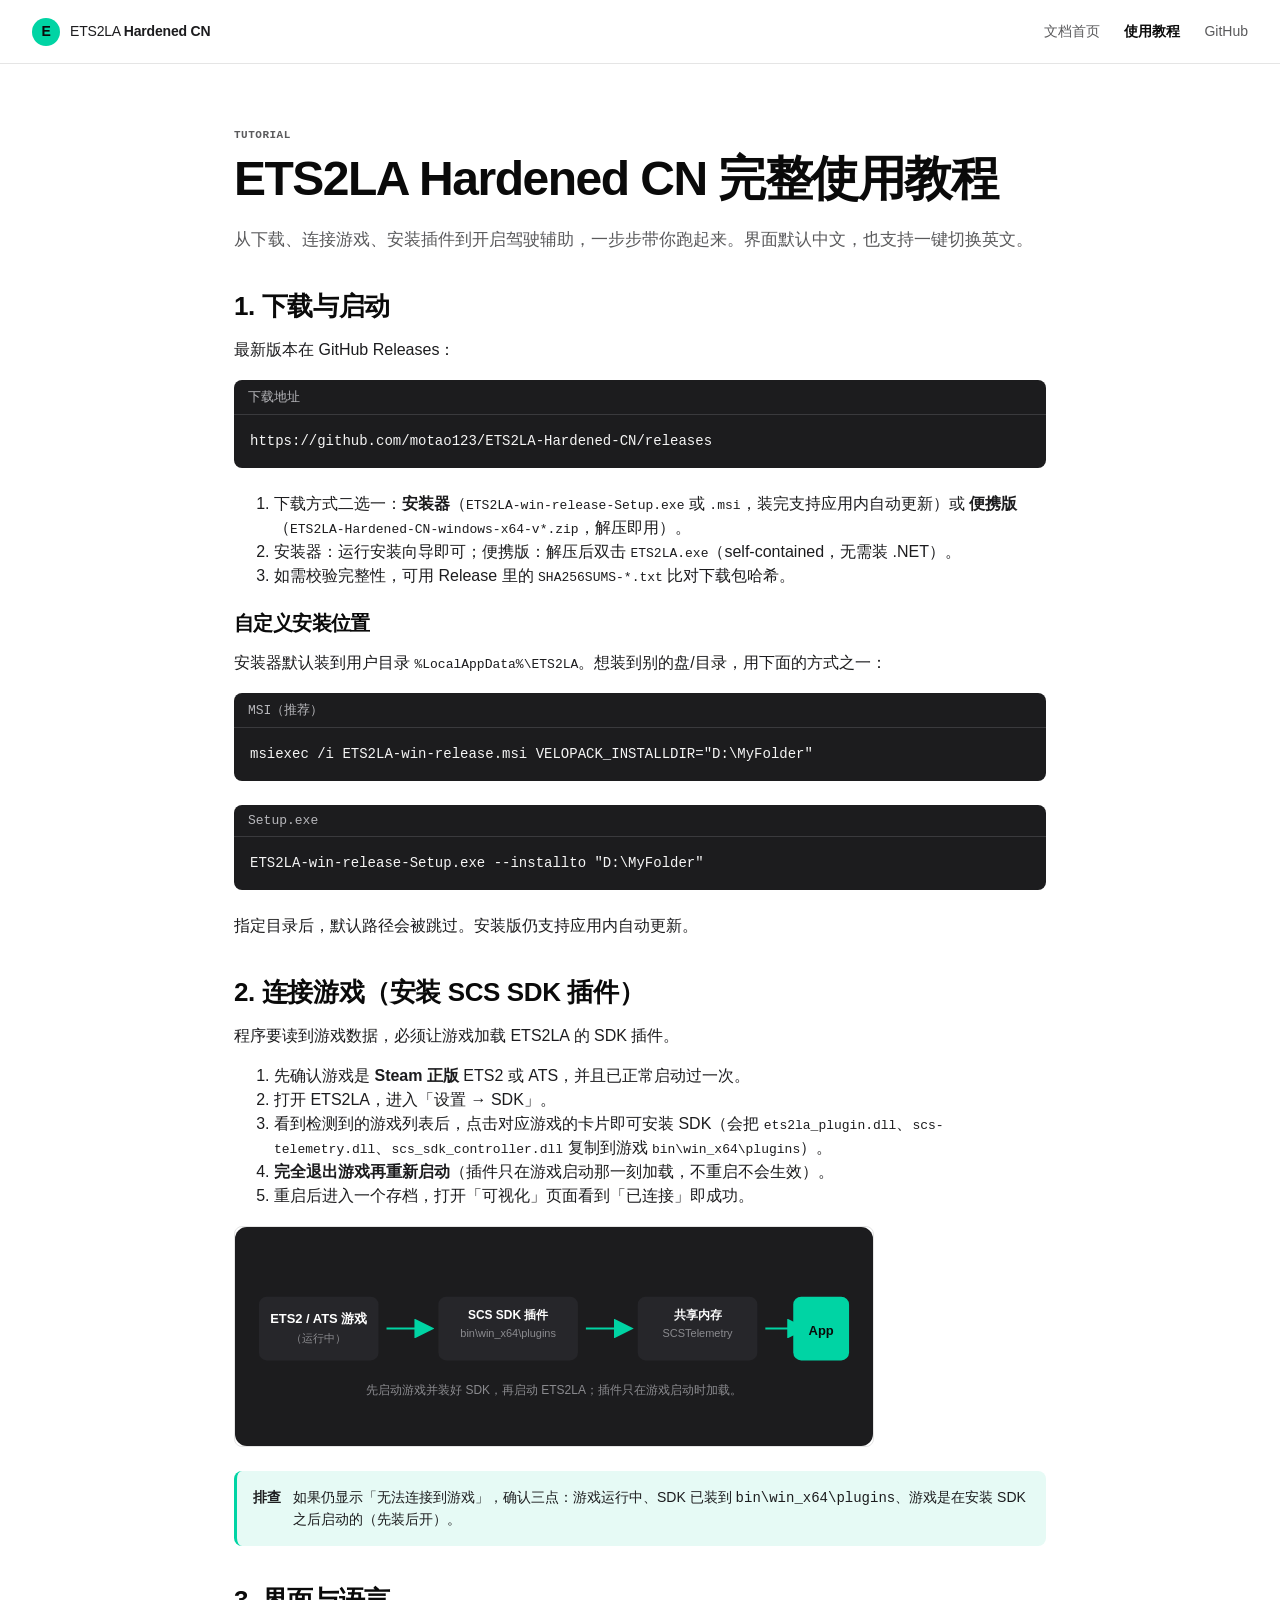
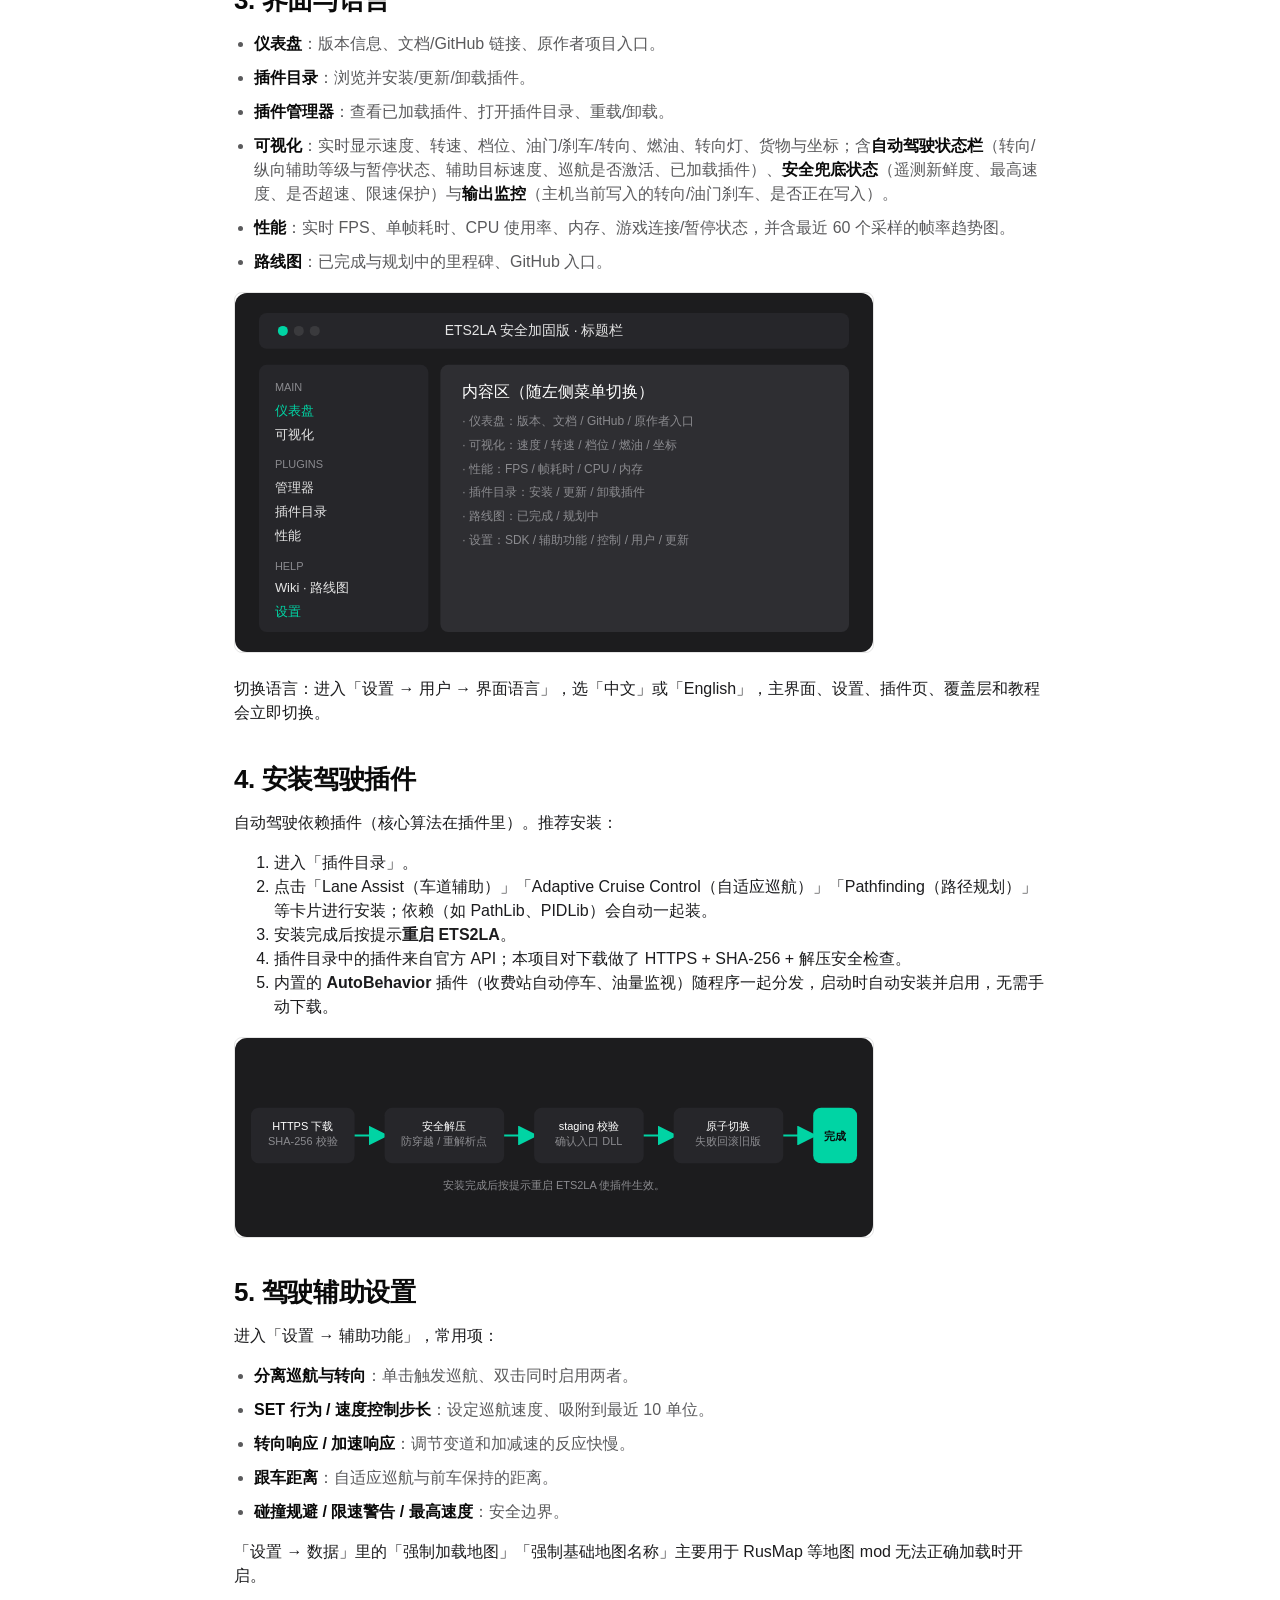
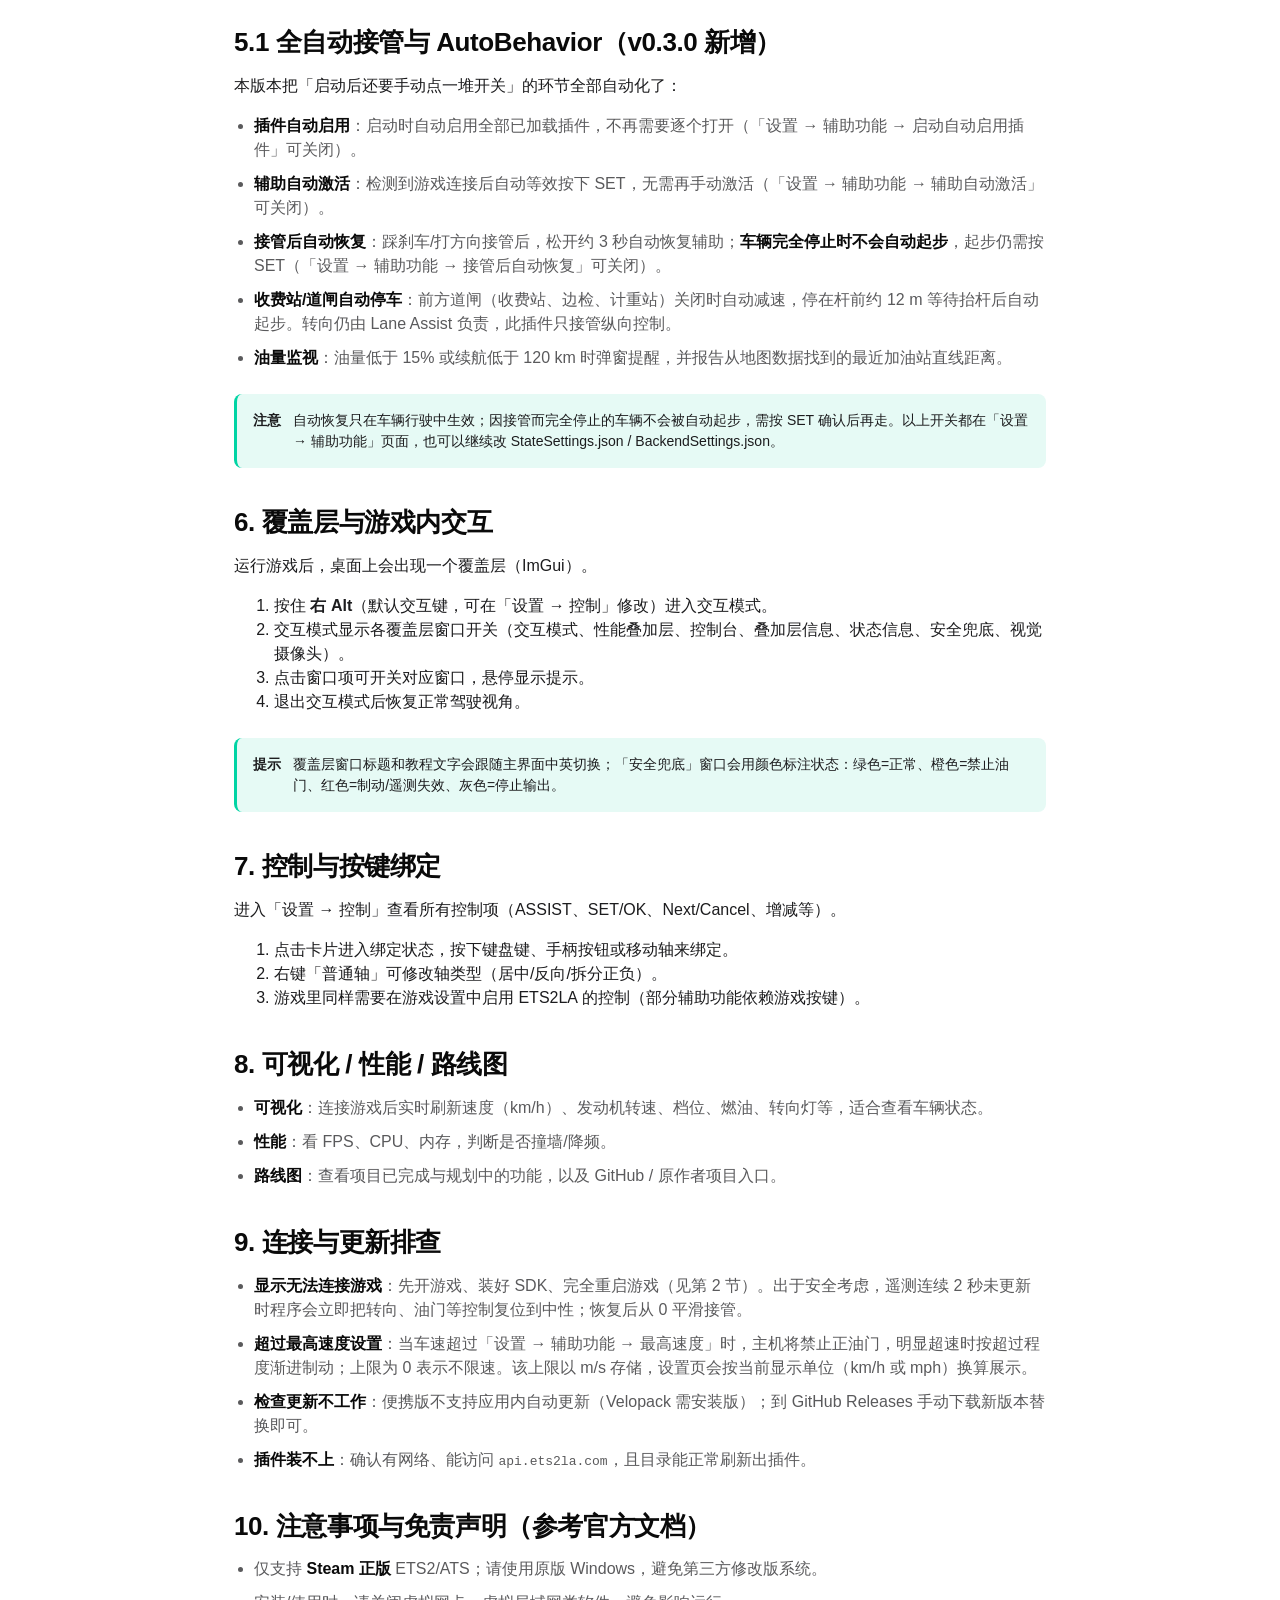
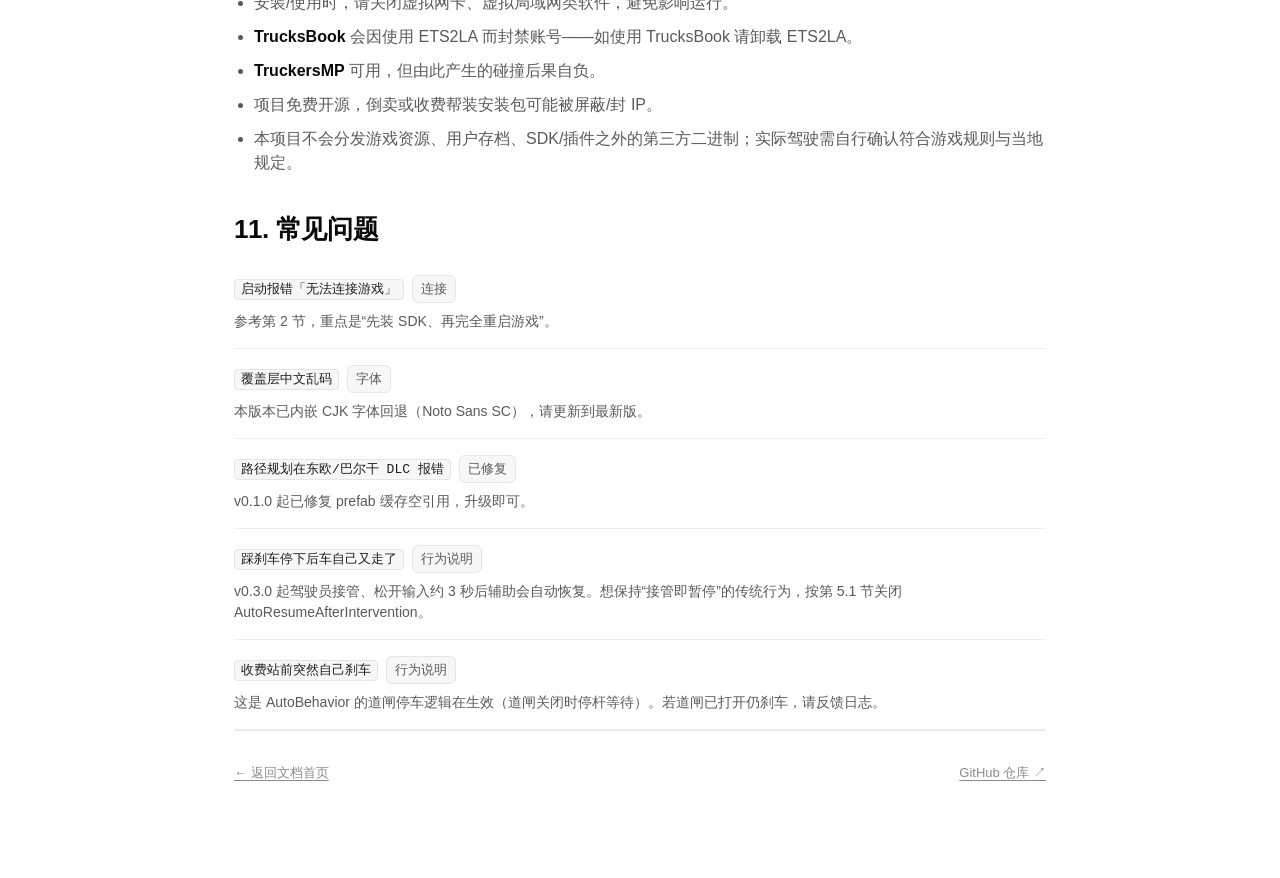
==== commit 75baf373: "feat: stability fixes, safe auto-resume, settings UI, version 0.3.1 - fix: AR overlay callback list " ====
--- a/site/tutorial.html
+++ b/site/tutorial.html
@@ -100,13 +100,13 @@
         <h2>5.1 全自动接管与 AutoBehavior（v0.3.0 新增）</h2>
         <p>本版本把「启动后还要手动点一堆开关」的环节全部自动化了：</p>
         <ul class="clean-list">
-          <li><strong>插件自动启用</strong>：启动时自动启用全部已加载插件，不再需要逐个打开（BackendSettings.json 的 <code>AutoEnablePluginsOnStartup</code> 可关闭）。</li>
-          <li><strong>辅助自动激活</strong>：检测到游戏连接后自动等效按下 SET，无需再手动激活（StateSettings.json 的 <code>AutoEngageOnStartup</code> 可关闭）。</li>
-          <li><strong>接管后自动恢复</strong>：踩刹车/打方向接管后，松开约 3 秒自动恢复辅助（<code>AutoResumeAfterIntervention</code> 可关闭，<code>AutoResumeDelaySeconds</code> 可调）。</li>
+          <li><strong>插件自动启用</strong>：启动时自动启用全部已加载插件，不再需要逐个打开（「设置 → 辅助功能 → 启动自动启用插件」可关闭）。</li>
+          <li><strong>辅助自动激活</strong>：检测到游戏连接后自动等效按下 SET，无需再手动激活（「设置 → 辅助功能 → 辅助自动激活」可关闭）。</li>
+          <li><strong>接管后自动恢复</strong>：踩刹车/打方向接管后，松开约 3 秒自动恢复辅助；<strong>车辆完全停止时不会自动起步</strong>，起步仍需按 SET（「设置 → 辅助功能 → 接管后自动恢复」可关闭）。</li>
           <li><strong>收费站/道闸自动停车</strong>：前方道闸（收费站、边检、计重站）关闭时自动减速，停在杆前约 12 m 等待抬杆后自动起步。转向仍由 Lane Assist 负责，此插件只接管纵向控制。</li>
           <li><strong>油量监视</strong>：油量低于 15% 或续航低于 120 km 时弹窗提醒，并报告从地图数据找到的最近加油站直线距离。</li>
         </ul>
-        <div class="callout"><strong>注意</strong><span>自动恢复辅助意味着松开刹车后车会自己继续走。若需要传统行为（接管后保持暂停、手动按 SET 恢复），把 StateSettings.json 里的两个 Auto 开关设为 false 即可。</span></div>
+        <div class="callout"><strong>注意</strong><span>自动恢复只在车辆行驶中生效；因接管而完全停止的车辆不会被自动起步，需按 SET 确认后再走。以上开关都在「设置 → 辅助功能」页面，也可以继续改 StateSettings.json / BackendSettings.json。</span></div>
       </section>
 
       <section id="t6">
